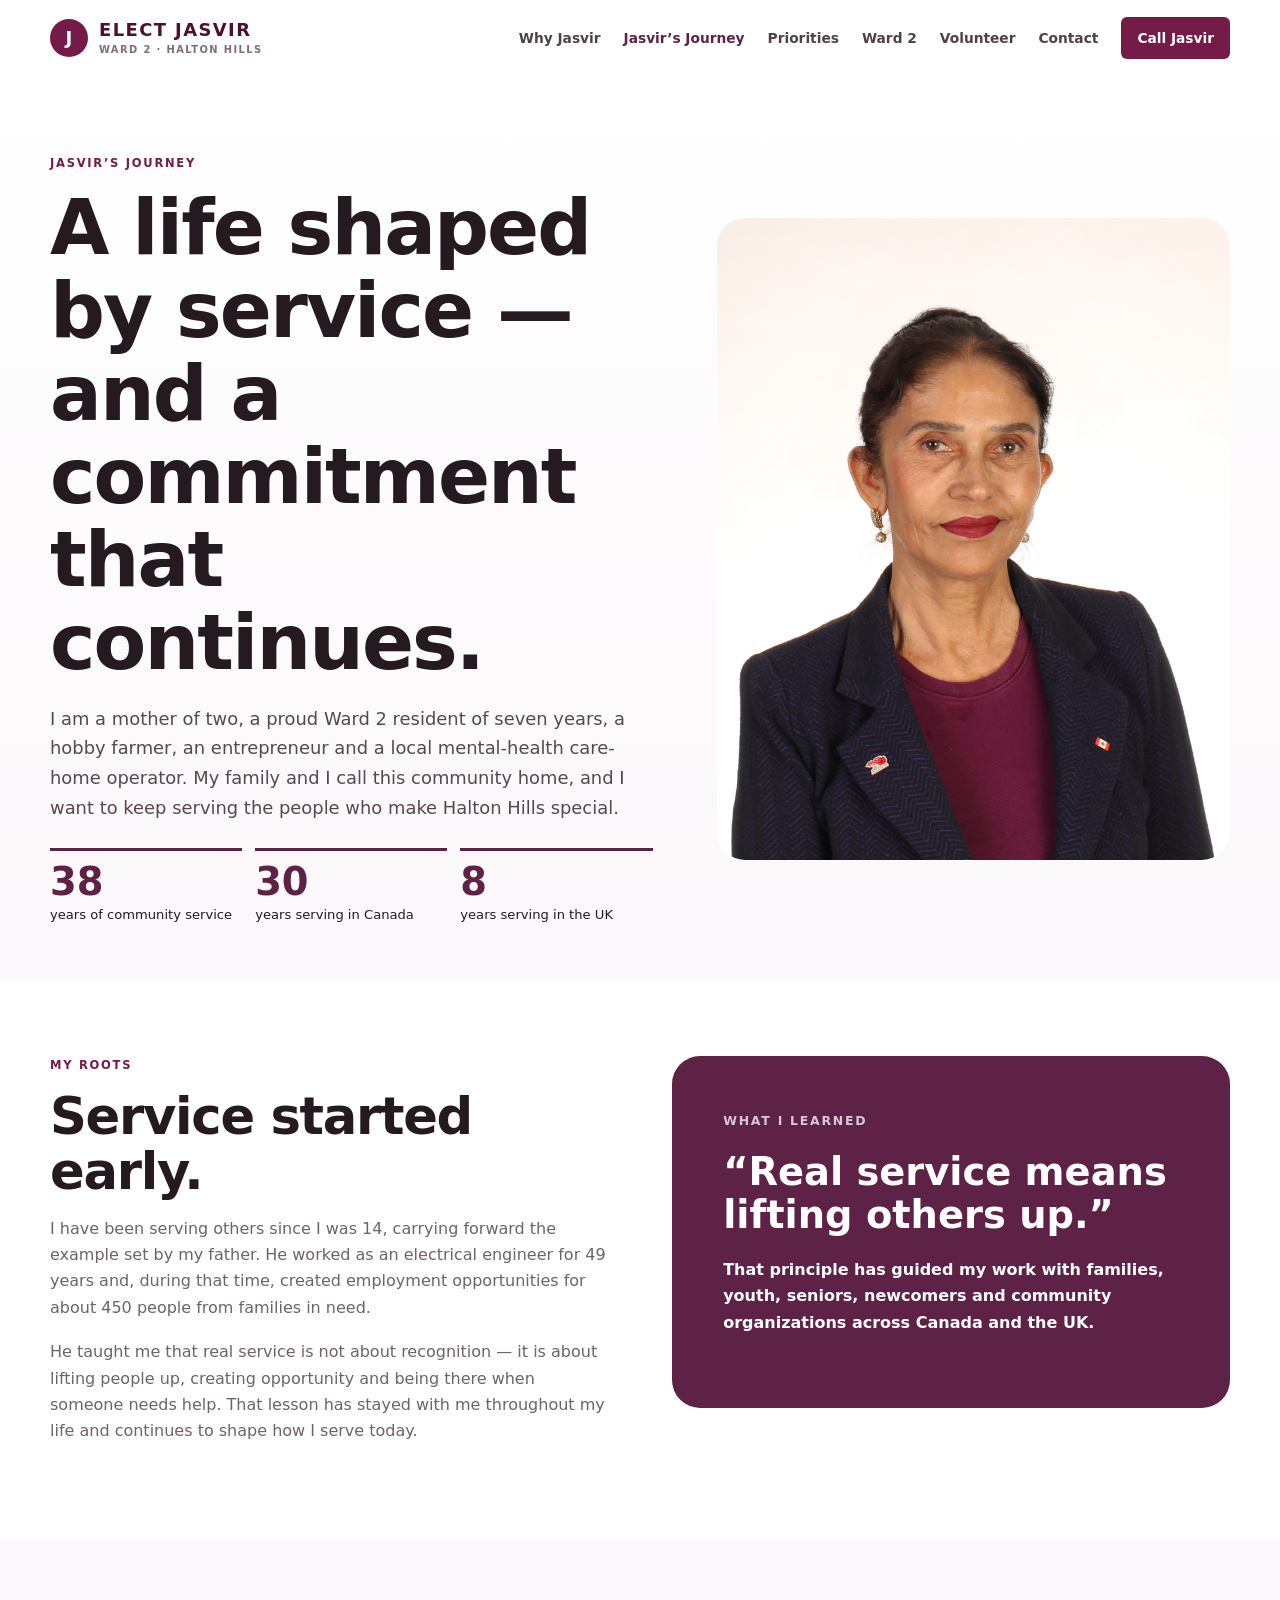
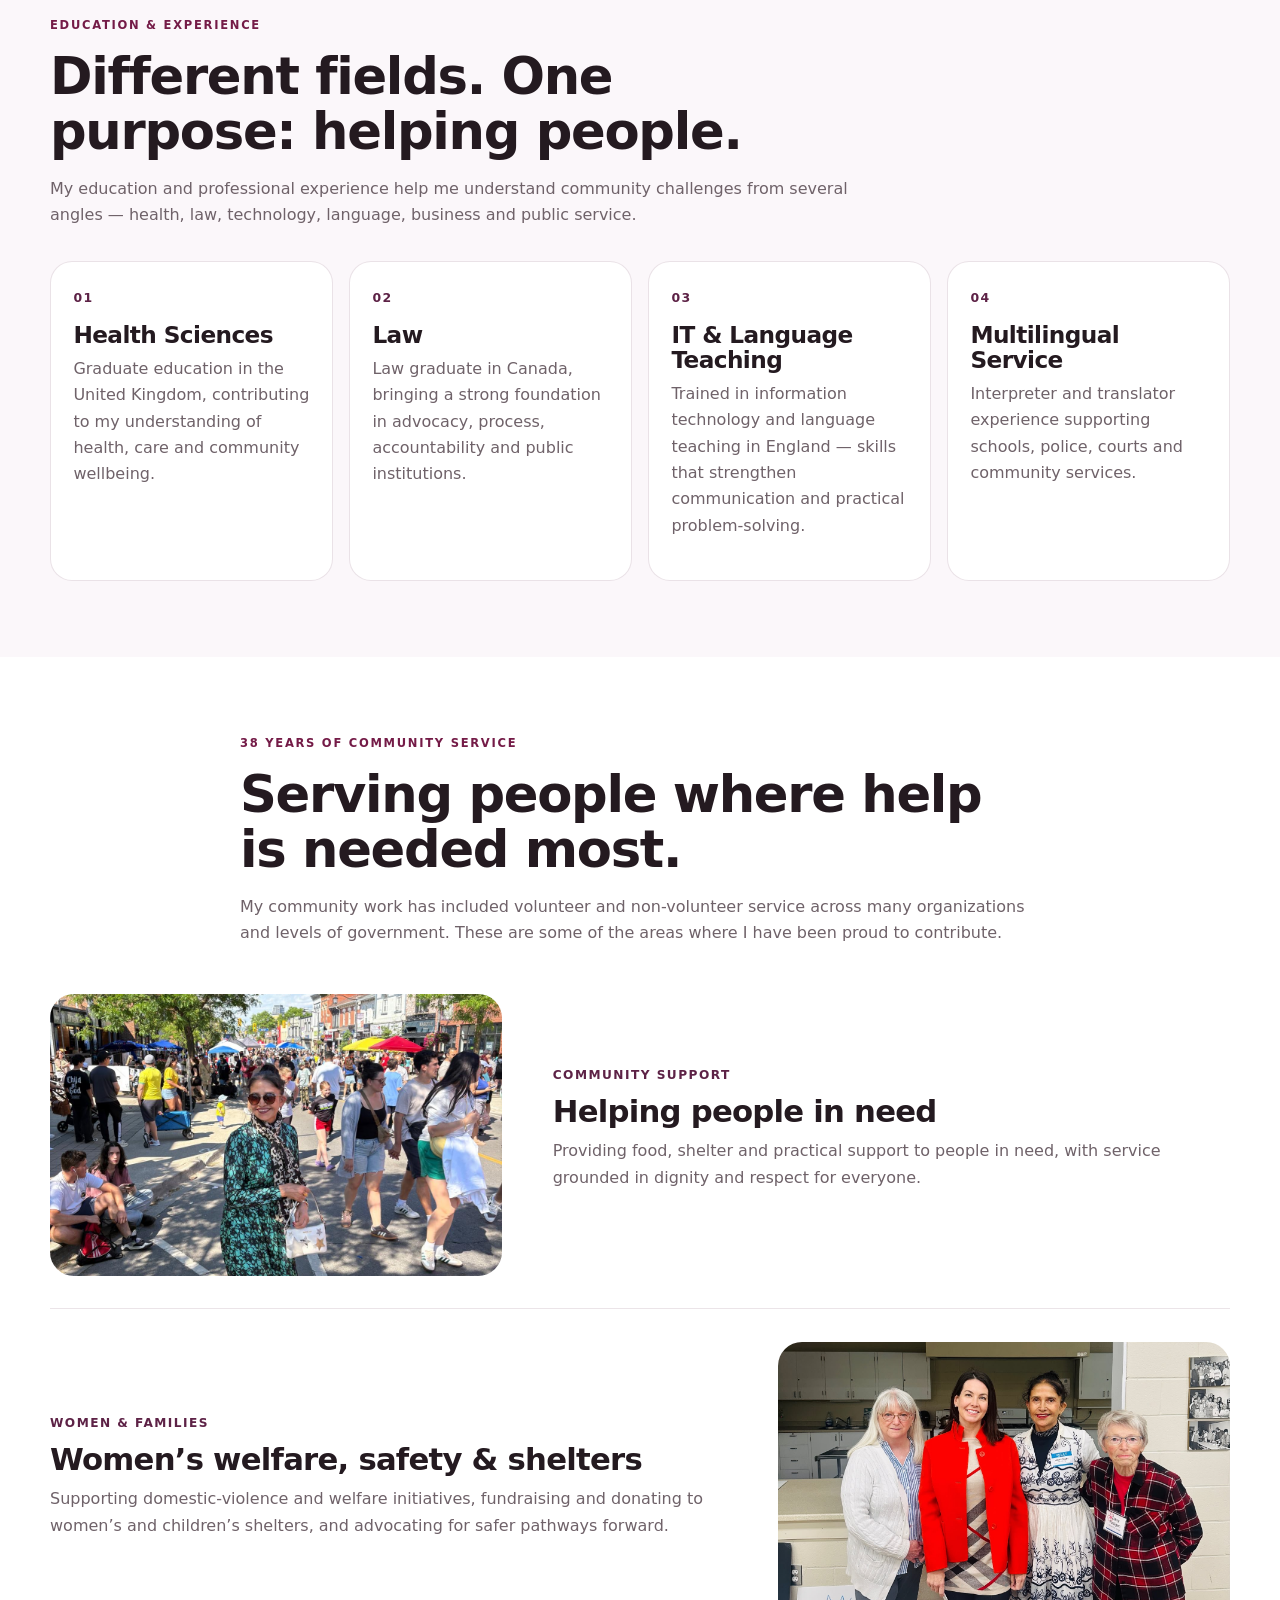
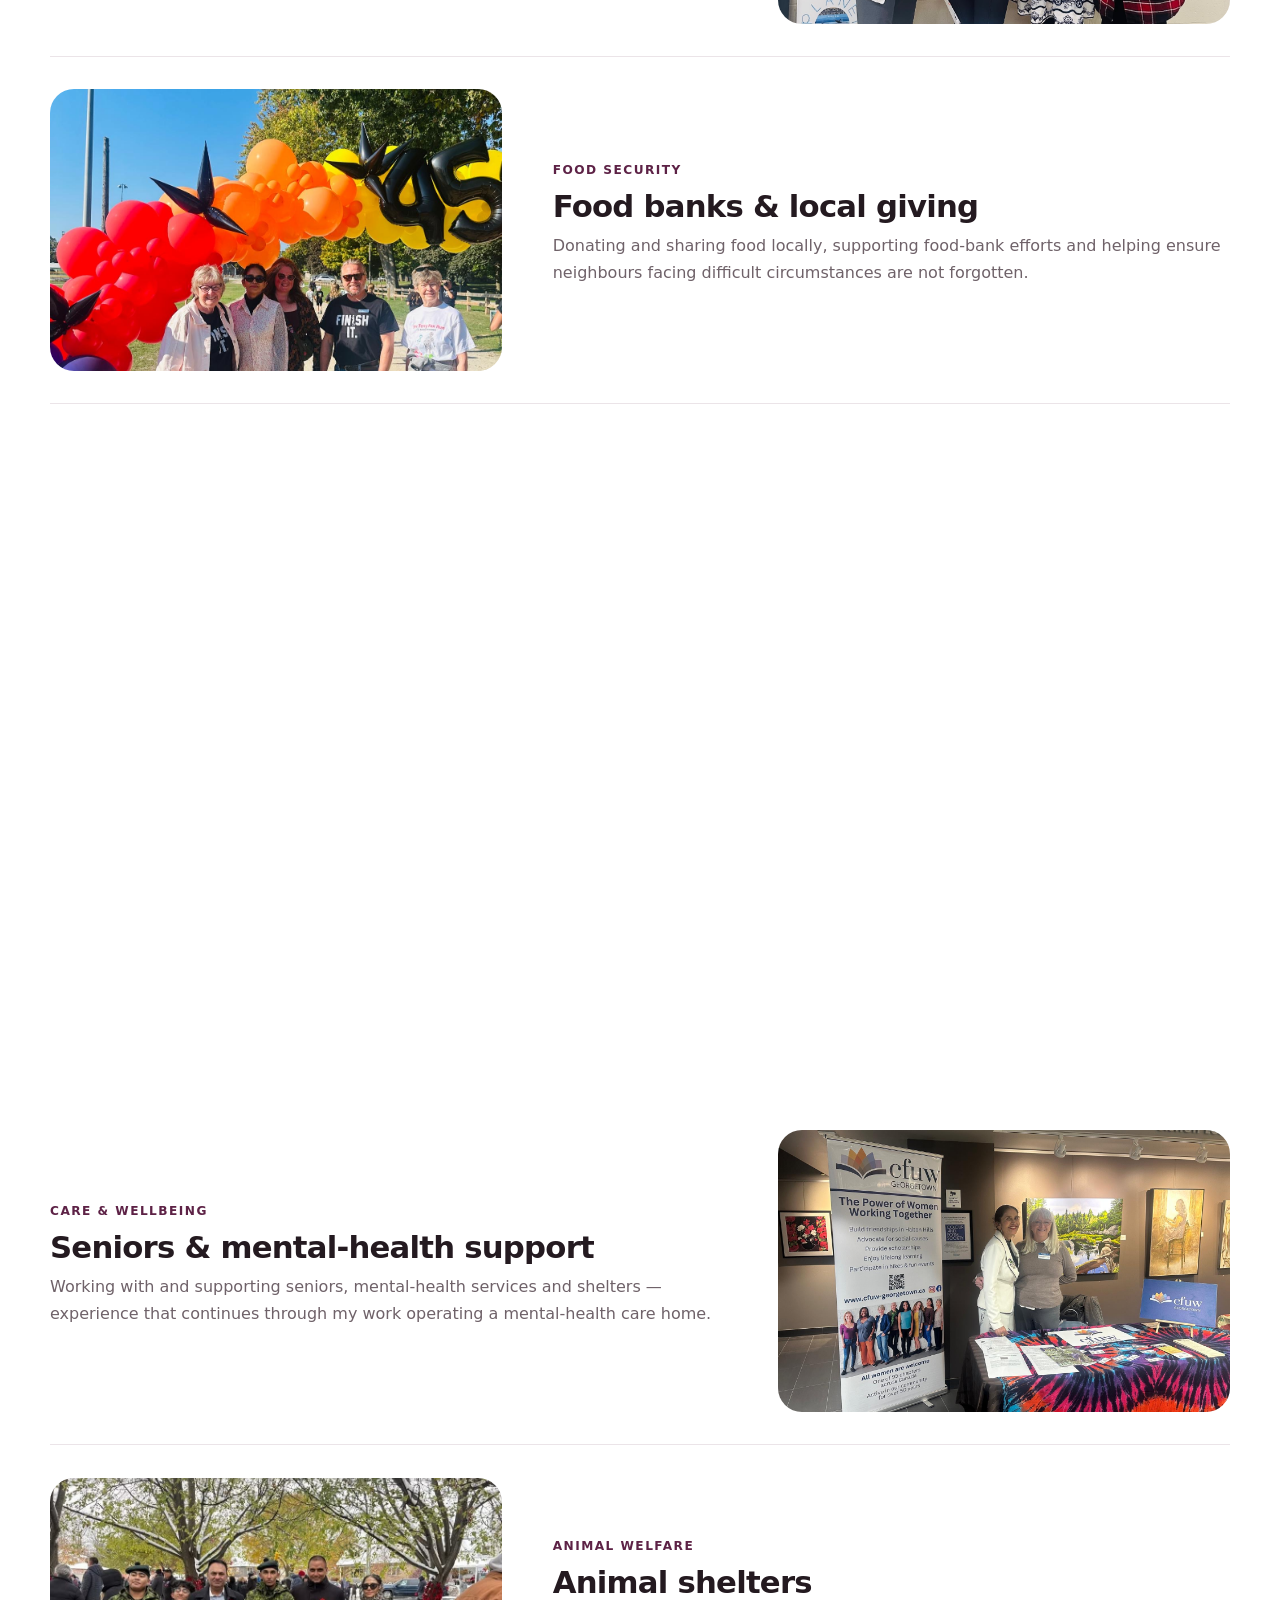
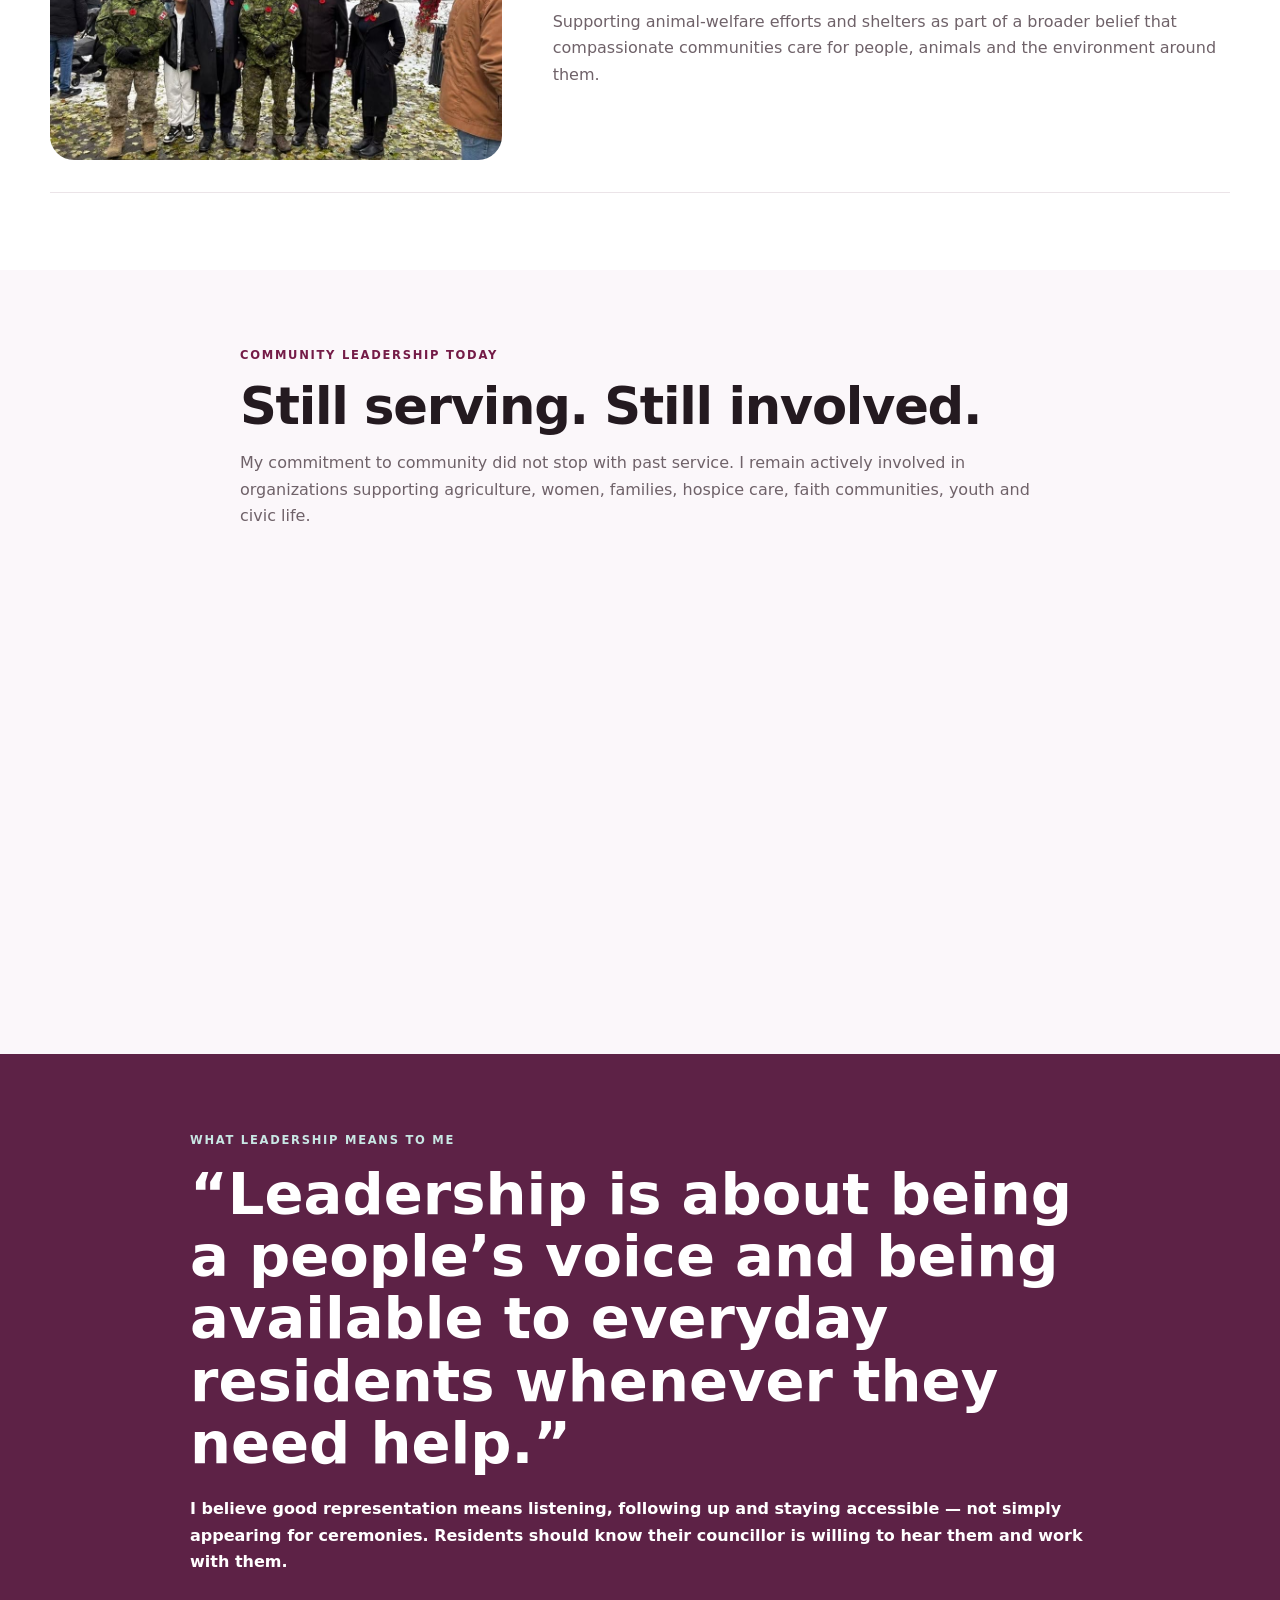
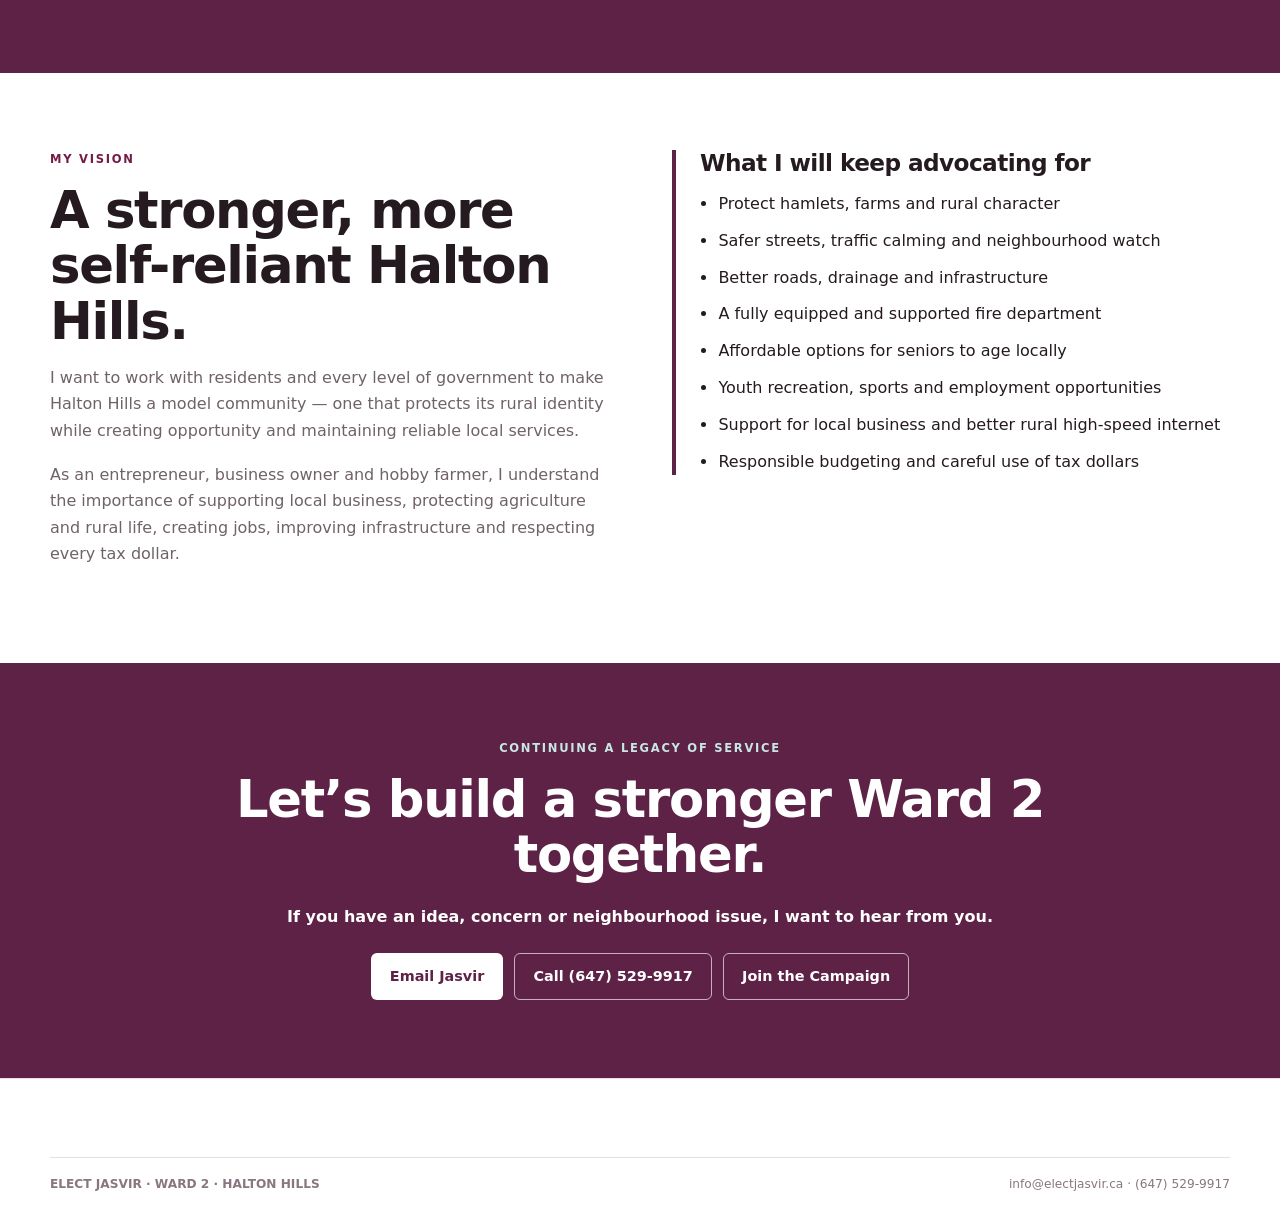
==== jasvir-journey.html @ 8efc4bcc "Add files via upload" ====
<!doctype html>
<html lang="en">
<head>
  <meta charset="utf-8">
  <meta name="viewport" content="width=device-width, initial-scale=1">
  <meta name="description" content="Jasvir’s education, leadership and 38 years of community service in Canada and the UK.">
  <title>Jasvir’s Journey | Ward 2 · Halton Hills</title>
  <link rel="stylesheet" href="assets/styles.css">
</head>
<body class="journey-page">
  <a class="skip-link" href="#main">Skip to main content</a>
  <header class="site-header" data-header>
    <div class="nav-shell">
      <a class="brand" href="index.html" aria-label="Elect Jasvir home">
        <span class="brand-mark">J</span>
        <span class="brand-copy"><strong>ELECT JASVIR</strong><small>WARD 2 · HALTON HILLS</small></span>
      </a>
      <button class="menu-button" type="button" aria-expanded="false" aria-controls="site-nav" data-menu-button>
        <span>Menu</span>
        <svg viewBox="0 0 24 24" aria-hidden="true"><path d="M4 7h16M4 12h16M4 17h16"/></svg>
      </button>
      <nav class="site-nav" id="site-nav" data-nav>
        <a href="index.html#why">Why Jasvir</a>
        <a class="active" href="jasvir-journey.html">Jasvir’s Journey</a>
        <a href="index.html#priorities">Priorities</a>
        <a href="index.html#ward-map">Ward 2</a>
        <a href="index.html#volunteer">Volunteer</a>
        <a href="index.html#connect">Contact</a>
        <a class="nav-cta" href="tel:+16475299917">Call Jasvir</a>
      </nav>
    </div>
  </header>

  <main id="main">
    <section class="journey-hero">
      <div class="container journey-hero-grid">
        <div class="journey-hero-copy reveal-on-scroll">
          <p class="section-label">JASVIR’S JOURNEY</p>
          <h1>A life shaped by service — and a commitment that continues.</h1>
          <p class="lead">I am a mother of two, a proud Ward 2 resident of seven years, a hobby farmer, an entrepreneur and a local mental-health care-home operator. My family and I call this community home, and I want to keep serving the people who make Halton Hills special.</p>
          <div class="journey-stats">
            <div><strong>38</strong><span>years of community service</span></div>
            <div><strong>30</strong><span>years serving in Canada</span></div>
            <div><strong>8</strong><span>years serving in the UK</span></div>
          </div>
        </div>
        <figure class="journey-hero-photo reveal-on-scroll">
          <img src="assets/images/1.jpg" alt="Jasvir, candidate for Halton Hills Council Ward 2">
        </figure>
      </div>
    </section>

    <section class="journey-section">
      <div class="container journey-two-col">
        <div class="journey-copy reveal-on-scroll">
          <p class="section-label">MY ROOTS</p>
          <h2>Service started early.</h2>
          <p>I have been serving others since I was 14, carrying forward the example set by my father. He worked as an electrical engineer for 49 years and, during that time, created employment opportunities for about 450 people from families in need.</p>
          <p>He taught me that real service is not about recognition — it is about lifting people up, creating opportunity and being there when someone needs help. That lesson has stayed with me throughout my life and continues to shape how I serve today.</p>
        </div>
        <div class="journey-quote reveal-on-scroll">
          <span>WHAT I LEARNED</span>
          <blockquote>“Real service means lifting others up.”</blockquote>
          <p><h4>That principle has guided my work with families, youth, seniors, newcomers and community organizations across Canada and the UK.</h4></p>
        </div>
      </div>
    </section>

    <section class="journey-section journey-soft">
      <div class="container">
        <div class="journey-heading reveal-on-scroll">
          <p class="section-label">EDUCATION & EXPERIENCE</p>
          <h2>Different fields. One purpose: helping people.</h2>
          <p>My education and professional experience help me understand community challenges from several angles — health, law, technology, language, business and public service.</p>
        </div>
        <div class="education-grid">
          <article class="education-card reveal-on-scroll"><span>01</span><h3>Health Sciences</h3><p>Graduate education in the United Kingdom, contributing to my understanding of health, care and community wellbeing.</p></article>
          <article class="education-card reveal-on-scroll"><span>02</span><h3>Law</h3><p>Law graduate in Canada, bringing a strong foundation in advocacy, process, accountability and public institutions.</p></article>
          <article class="education-card reveal-on-scroll"><span>03</span><h3>IT & Language Teaching</h3><p>Trained in information technology and language teaching in England — skills that strengthen communication and practical problem-solving.</p></article>
          <article class="education-card reveal-on-scroll"><span>04</span><h3>Multilingual Service</h3><p>Interpreter and translator experience supporting schools, police, courts and community services.</p></article>
        </div>
      </div>
    </section>

    <section class="journey-section">
      <div class="container journey-heading reveal-on-scroll">
        <p class="section-label">38 YEARS OF COMMUNITY SERVICE</p>
        <h2>Serving people where help is needed most.</h2>
        <p>My community work has included volunteer and non-volunteer service across many organizations and levels of government. These are some of the areas where I have been proud to contribute.</p>
      </div>

      <div class="container service-work-list">
        <article class="service-work reveal-on-scroll"><figure><img src="assets/images/2.jpg" alt="Community support"></figure><div><span>COMMUNITY SUPPORT</span><h3>Helping people in need</h3><p>Providing food, shelter and practical support to people in need, with service grounded in dignity and respect for everyone.</p></div></article>
        <article class="service-work reverse reveal-on-scroll"><figure><img src="assets/images/3.jpg" alt="Women's welfare and safety"></figure><div><span>WOMEN & FAMILIES</span><h3>Women’s welfare, safety & shelters</h3><p>Supporting domestic-violence and welfare initiatives, fundraising and donating to women’s and children’s shelters, and advocating for safer pathways forward.</p></div></article>
        <article class="service-work reveal-on-scroll"><figure><img src="assets/images/4.jpg" alt="Food bank service"></figure><div><span>FOOD SECURITY</span><h3>Food banks & local giving</h3><p>Donating and sharing food locally, supporting food-bank efforts and helping ensure neighbours facing difficult circumstances are not forgotten.</p></div></article>
        <article class="service-work reverse reveal-on-scroll"><figure><img src="assets/images/5.jpg" alt="Youth programs and soccer"></figure><div><span>YOUTH</span><h3>Youth programs & soccer coaching</h3><p>Supporting youth programs and coaching soccer for years, helping young people build confidence, teamwork, discipline and a stronger connection to community.</p></div></article>
        <article class="service-work reveal-on-scroll"><figure><img src="assets/images/6.jpg" alt="Hospital fundraising"></figure><div><span>HEALTHCARE</span><h3>Fundraising for hospitals</h3><p>Helping raise support for healthcare causes, including the Georgetown Hospital Foundation and other initiatives that strengthen care close to home.</p></div></article>
        <article class="service-work reverse reveal-on-scroll"><figure><img src="assets/images/7.jpg" alt="Seniors and mental health"></figure><div><span>CARE & WELLBEING</span><h3>Seniors & mental-health support</h3><p>Working with and supporting seniors, mental-health services and shelters — experience that continues through my work operating a mental-health care home.</p></div></article>
        <article class="service-work reveal-on-scroll"><figure><img src="assets/images/8.jpg" alt="Animal welfare"></figure><div><span>ANIMAL WELFARE</span><h3>Animal shelters</h3><p>Supporting animal-welfare efforts and shelters as part of a broader belief that compassionate communities care for people, animals and the environment around them.</p></div></article>
      </div>
    </section>

    <section class="journey-section journey-soft">
      <div class="container journey-heading reveal-on-scroll">
        <p class="section-label">COMMUNITY LEADERSHIP TODAY</p>
        <h2>Still serving. Still involved.</h2>
        <p>My commitment to community did not stop with past service. I remain actively involved in organizations supporting agriculture, women, families, hospice care, faith communities, youth and civic life.</p>
      </div>
      <div class="container leadership-grid">
        <article class="leadership-card reveal-on-scroll"><strong>National Farmers Union of Halton</strong><span>Board of Directors</span></article>
        <article class="leadership-card reveal-on-scroll"><strong>CFUW Georgetown</strong><span>Advocacy Chair</span></article>
        <article class="leadership-card reveal-on-scroll"><strong>Halton Hills Interfaith Community</strong><span>Board & Leadership</span></article>
        <article class="leadership-card reveal-on-scroll"><strong>North Halton Hospice</strong><span>Committee Member</span></article>
        <article class="leadership-card reveal-on-scroll"><strong>Lions Club</strong><span>Active Member</span></article>
        <article class="leadership-card reveal-on-scroll"><strong>OKD Soccer Club</strong><span>Coach since 2010 & Board involvement</span></article>
        <article class="leadership-card reveal-on-scroll"><strong>Royal Canadian Legion · Georgetown</strong><span>Member</span></article>
      </div>
    </section>

    <section class="journey-belief">
      <div class="container belief-inner reveal-on-scroll">
        <p class="section-label light">WHAT LEADERSHIP MEANS TO ME</p>
        <blockquote>“Leadership is about being a people’s voice and being available to everyday residents whenever they need help.”</blockquote>
        <p><h4>I believe good representation means listening, following up and staying accessible — not simply appearing for ceremonies. Residents should know their councillor is willing to hear them and work with them.</h4></p>
      </div>
    </section>

    <section class="journey-section">
      <div class="container journey-two-col">
        <div class="journey-copy reveal-on-scroll">
          <p class="section-label">MY VISION</p>
          <h2>A stronger, more self-reliant Halton Hills.</h2>
          <p>I want to work with residents and every level of government to make Halton Hills a model community — one that protects its rural identity while creating opportunity and maintaining reliable local services.</p>
          <p>As an entrepreneur, business owner and hobby farmer, I understand the importance of supporting local business, protecting agriculture and rural life, creating jobs, improving infrastructure and respecting every tax dollar.</p>
        </div>
        <div class="future-priorities reveal-on-scroll">
          <h3>What I will keep advocating for</h3>
          <ul>
            <li>Protect hamlets, farms and rural character</li>
            <li>Safer streets, traffic calming and neighbourhood watch</li>
            <li>Better roads, drainage and infrastructure</li>
            <li>A fully equipped and supported fire department</li>
            <li>Affordable options for seniors to age locally</li>
            <li>Youth recreation, sports and employment opportunities</li>
            <li>Support for local business and better rural high-speed internet</li>
            <li>Responsible budgeting and careful use of tax dollars</li>
          </ul>
        </div>
      </div>
    </section>

    <section class="journey-cta">
      <div class="container journey-cta-inner reveal-on-scroll">
        <p class="section-label light">CONTINUING A LEGACY OF SERVICE</p>
        <h2>Let’s build a stronger Ward 2 together.</h2>
        <p><h4>If you have an idea, concern or neighbourhood issue, I want to hear from you.</h4></p>
        <div class="journey-actions">
          <a class="button button-light" href="mailto:info@electjasvir.ca">Email Jasvir</a>
          <a class="button button-outline-light" href="tel:+16475299917">Call (647) 529-9917</a>
          <a class="button button-outline-light" href="index.html#volunteer">Join the Campaign</a>
        </div>
      </div>
    </section>
  </main>

  <footer class="site-footer">
    <div class="container footer-bottom">
      <strong>ELECT JASVIR · WARD 2 · HALTON HILLS</strong>
      <span>info@electjasvir.ca · (647) 529-9917</span>
    </div>
  </footer>
  <script src="assets/main.js"></script>
</body>
</html>
---- assets/styles.css ----
:root {
  --teal: #741B47;
  --teal-dark: #4F102F;
  --teal-soft: #F3E8EE;
  --teal-pale: #FBF7F9;
  --ink: #241A20;
  --muted: #6F6269;
  --line: #E8DDE3;
  --white: #ffffff;
  --max: 1180px;
  --shadow: 0 18px 48px rgba(116, 27, 71, .11);
}

* {
  box-sizing: border-box
}

html {
  scroll-behavior: smooth
}

body {
  margin: 0;
  background: #fff;
  color: var(--ink);
  font-family: Inter, ui-sans-serif, system-ui, -apple-system, BlinkMacSystemFont, "Segoe UI", sans-serif;
  line-height: 1.65;
  -webkit-font-smoothing: antialiased
}

img {
  display: block;
  width: 100%
}

a {
  color: inherit;
  text-decoration: none
}

button,
input,
textarea {
  font: inherit
}

.container {
  width: min(var(--max), calc(100% - 40px));
  margin-inline: auto
}

.section {
  padding: 72px 0
}

h1,
h2,
h3,
p {
  margin-top: 0
}

h1,
h2,
h3 {
  letter-spacing: -.025em;
  line-height: 1.08
}

h1 {
  font-size: clamp(3.1rem, 6vw, 6rem);
  font-weight: 780;
  margin-bottom: 24px
}

h2 {
  font-size: clamp(2.2rem, 4vw, 3.8rem);
  font-weight: 760;
  margin-bottom: 20px
}

h3 {
  font-size: 1.45rem;
  margin-bottom: 10px
}

p {
  color: var(--muted);
  margin-bottom: 18px
}

.lead {
  font-size: 1.12rem;
  color: #564850
}

.section-label,
.eyebrow {
  font-size: .72rem;
  font-weight: 800;
  letter-spacing: .15em;
  color: var(--teal);
  margin-bottom: 14px
}

.section-label.light {
  color: #c8e7e4
}

.skip-link {
  position: fixed;
  left: 16px;
  top: -50px;
  z-index: 1000;
  background: #fff;
  border: 2px solid var(--teal);
  padding: 10px 14px
}

.skip-link:focus {
  top: 16px
}

.site-header {
  position: sticky;
  top: 0;
  z-index: 100;
  background: rgba(255, 255, 255, .96);
  border-bottom: 1px solid transparent;
  transition: .2s ease
}

.site-header.is-scrolled {
  border-color: var(--line);
  box-shadow: 0 6px 20px rgba(0, 0, 0, .04)
}

.nav-shell {
  width: min(var(--max), calc(100% - 40px));
  height: 76px;
  margin: auto;
  display: flex;
  align-items: center;
  justify-content: space-between;
  gap: 24px
}

.brand {
  display: inline-flex;
  align-items: center;
  gap: 11px
}

.brand-mark {
  width: 38px;
  height: 38px;
  border-radius: 50%;
  display: grid;
  place-items: center;
  background: var(--teal);
  color: #fff;
  font-weight: 800;
  font-size: 1.15rem
}

.brand-copy {
  display: grid;
  line-height: 1.05
}

.brand-copy strong {
  color: var(--teal-dark);
  font-size: 1.12rem;
  letter-spacing: .08em
}

.brand-copy small {
  margin-top: 5px;
  font-size: .62rem;
  letter-spacing: .14em;
  color: #806D77;
  font-weight: 700
}

.site-nav {
  display: flex;
  align-items: center;
  gap: 23px
}

.site-nav a {
  font-size: .86rem;
  font-weight: 650;
  color: #4E4248
}

.site-nav a:hover {
  color: var(--teal)
}

.site-nav .nav-cta {
  padding: 10px 16px;
  border-radius: 6px;
  background: var(--teal);
  color: #fff
}

.menu-button {
  display: none;
  background: none;
  border: 0;
  color: var(--teal-dark);
  align-items: center;
  gap: 9px;
  font-weight: 700
}

.menu-button svg {
  width: 24px;
  fill: none;
  stroke: currentColor;
  stroke-width: 2
}

.hero {
  padding: 64px 0 58px;
  background: #fff;
  border-bottom: 1px solid var(--line)
}

.hero-grid {
  display: grid;
  grid-template-columns: 1.02fr .78fr;
  align-items: center;
  gap: 64px
}

.hero h1 span {
  color: var(--teal)
}

.hero-lead {
  font-size: 1.18rem;
  max-width: 720px
}

.hero-actions,
.connect-actions {
  display: flex;
  flex-wrap: wrap;
  gap: 12px;
  margin: 28px 0 30px
}

.button {
  display: inline-flex;
  align-items: center;
  justify-content: center;
  min-height: 46px;
  padding: 11px 18px;
  border-radius: 6px;
  font-weight: 760;
  font-size: .9rem;
  border: 1px solid transparent
}

.button-primary {
  background: var(--teal);
  color: #fff
}

.button-primary:hover {
  background: var(--teal-dark)
}

.button-secondary {
  background: #fff;
  color: var(--teal);
  border-color: var(--teal)
}

.button-secondary:hover {
  background: var(--teal-pale)
}

.button-light {
  background: #fff;
  color: var(--teal-dark)
}

.hero-contact {
  display: flex;
  gap: 32px;
  padding-top: 18px;
  border-top: 1px solid var(--line)
}

.hero-contact a {
  display: grid
}

.hero-contact span {
  font-size: .68rem;
  letter-spacing: .12em;
  font-weight: 800;
  color: #887780
}

.hero-contact strong {
  font-size: .95rem;
  color: var(--teal-dark)
}

.hero-photo {
  border-radius: 18px;
  overflow: hidden;
  box-shadow: var(--shadow);
  aspect-ratio: 4/5;
  background: var(--teal-soft)
}

.hero-photo img {
  height: 100%;
  object-fit: cover;
  object-position: center 16%
}

.meet {
  background: #fff
}

.meet-grid {
  display: grid;
  grid-template-columns: .8fr 1.2fr;
  gap: 56px;
  align-items: start
}

.meet-copy {
  max-width: 520px
}

.meet-photos {
  display: grid;
  grid-template-columns: 1.15fr .85fr;
  grid-template-rows: 1fr 1fr;
  gap: 12px;
  height: 510px
}

.meet-photos figure {
  margin: 0;
  overflow: hidden;
  border-radius: 14px;
  background: #F6EDF2
}

.meet-photos figure:first-child {
  grid-row: 1/3
}

.meet-photos img {
  height: 100%;
  object-fit: cover
}

.vision {
  background: var(--teal-pale);
  border-block: 1px solid var(--line)
}

.vision-grid {
  display: grid;
  grid-template-columns: .85fr 1.15fr;
  gap: 56px;
  align-items: start
}

.vision-heading h2 {
  max-width: 520px
}

.statement-grid {
  display: grid;
  gap: 14px
}

.statement-card {
  padding: 28px;
  background: #fff;
  border: 1px solid var(--line);
  border-left: 5px solid var(--teal);
  border-radius: 8px
}

.statement-card span {
  display: block;
  color: var(--teal);
  font-size: .72rem;
  font-weight: 850;
  letter-spacing: .14em;
  margin-bottom: 10px
}

.statement-card p {
  margin: 0;
  color: #5A4B53;
  font-size: 1.05rem
}

.priorities {
  background: #fff
}

.priorities-heading {
  max-width: 790px;
  text-align: center;
  margin-bottom: 38px
}

.priorities-heading h2 {
  margin-bottom: 12px
}

.priorities-heading p:last-child {
  max-width: 650px;
  margin: 0 auto
}

.priority-overview {
  display: grid;
  grid-template-columns: repeat(3, 1fr);
  border: 1px solid var(--line);
  border-radius: 10px;
  overflow: hidden;
  margin-bottom: 64px
}

.priority-overview article {
  padding: 24px;
  border-right: 1px solid var(--line);
  border-bottom: 1px solid var(--line);
  background: #fff
}

.priority-overview article:nth-child(3n) {
  border-right: 0
}

.priority-overview article:nth-child(n+4) {
  border-bottom: 0
}

.priority-overview span {
  display: inline-grid;
  place-items: center;
  width: 34px;
  height: 34px;
  border-radius: 50%;
  background: var(--teal-soft);
  color: var(--teal);
  font-weight: 800;
  font-size: .72rem;
  margin-bottom: 16px
}

.priority-overview h3 {
  font-size: 1.25rem;
  color: var(--teal-dark)
}

.priority-overview p {
  margin: 0;
  font-size: .92rem
}

.issue-list {
  display: grid;
  gap: 22px
}

.issue-row {
  display: grid;
  grid-template-columns: .84fr 1.16fr;
  min-height: 320px;
  background: var(--teal-pale);
  border: 1px solid var(--line);
  border-radius: 12px;
  overflow: hidden
}

.issue-row.reverse {
  grid-template-columns: 1.16fr .84fr
}

.issue-row.reverse .issue-photo {
  order: 2
}

.issue-row.reverse .issue-copy {
  order: 1
}

.issue-photo img {
  height: 100%;
  object-fit: cover
}

.issue-copy {
  padding: 42px 46px;
  align-self: center
}

.issue-number {
  display: block;
  color: var(--teal);
  font-size: .7rem;
  font-weight: 850;
  letter-spacing: .13em;
  margin-bottom: 12px
}

.issue-copy h3 {
  font-size: clamp(1.8rem, 3vw, 2.6rem);
  color: var(--teal-dark)
}

.issue-copy p {
  margin: 0;
  max-width: 650px;
  color: #5C4D55
}

.principles {
  padding: 42px 0;
  background: var(--teal);
  color: #fff
}

.principle-row {
  display: grid;
  grid-template-columns: repeat(3, 1fr)
}

.principle-row article {
  padding: 8px 28px;
  border-right: 1px solid rgba(255, 255, 255, .22)
}

.principle-row article:first-child {
  padding-left: 0
}

.principle-row article:last-child {
  border-right: 0
}

.principle-row strong {
  display: block;
  font-size: 1.2rem;
  margin-bottom: 5px
}

.principle-row p {
  margin: 0;
  color: rgba(255, 255, 255, .72);
  font-size: .92rem
}

.community {
  background: #fff
}

.community-grid {
  display: grid;
  grid-template-columns: .9fr 1.1fr;
  gap: 56px;
  align-items: center
}

.community-photo {
  border-radius: 14px;
  overflow: hidden;
  aspect-ratio: 4/3;
  background: var(--teal-soft)
}

.community-photo img {
  height: 100%;
  object-fit: cover
}

.community-copy h2 {
  max-width: 630px
}

.text-link {
  display: inline-flex;
  gap: 10px;
  color: var(--teal);
  font-weight: 760;
  border-bottom: 1px solid var(--teal);
  padding-bottom: 3px
}

.ward-map {
  background: var(--teal-pale);
  border-block: 1px solid var(--line)
}

.map-copy {
  max-width: 780px;
  margin-bottom: 24px
}

.map-copy .button {
  margin-top: 4px
}

.map-frame {
  background: #fff;
  border: 1px solid var(--line);
  border-radius: 10px;
  padding: 10px;
  box-shadow: 0 10px 30px rgba(116, 27, 71, .08)
}

.pdf-frame object,
.pdf-frame iframe {
  display: block;
  width: 100%;
  height: min(78vw, 940px);
  min-height: 620px;
  border: 0;
  background: #fff
}

.volunteer {
  background: var(--teal);
  color: #fff
}

.volunteer-heading {
  max-width: 760px;
  margin-bottom: 30px
}

.volunteer-heading h2 {
  color: #fff
}

.volunteer-heading>p {
  color: rgba(255, 255, 255, .76)
}

.volunteer-options {
  display: grid;
  grid-template-columns: repeat(4, 1fr);
  gap: 12px;
  margin-bottom: 28px
}

.volunteer-options article {
  padding: 22px;
  background: rgba(255, 255, 255, .08);
  border: 1px solid rgba(255, 255, 255, .18);
  border-radius: 8px
}

.volunteer-options span {
  display: block;
  font-size: .7rem;
  letter-spacing: .12em;
  color: #E8C9D7;
  font-weight: 800
}

.volunteer-options h3 {
  margin: 16px 0 8px;
  color: #fff;
  font-size: 1.25rem
}

.volunteer-options p {
  margin: 0;
  color: rgba(255, 255, 255, .72);
  font-size: .9rem
}

.volunteer-panel {
  display: grid;
  grid-template-columns: 1.25fr .75fr;
  background: #fff;
  border-radius: 10px;
  overflow: hidden
}

.volunteer-form {
  padding: 32px;
  color: var(--ink)
}

.volunteer-form h3 {
  font-size: 1.75rem
}

.volunteer-form>p:not(.section-label) {
  font-size: .92rem
}

.form-grid {
  display: grid;
  grid-template-columns: 1fr 1fr;
  gap: 14px
}

.volunteer-form label {
  display: grid;
  gap: 6px;
  font-size: .8rem;
  font-weight: 700;
  color: #5A4A53
}

.volunteer-form input,
.volunteer-form textarea {
  width: 100%;
  border: 1px solid #DDCED6;
  border-radius: 6px;
  padding: 10px 11px;
  outline: none
}

.volunteer-form input:focus,
.volunteer-form textarea:focus {
  border-color: var(--teal);
  box-shadow: 0 0 0 3px rgba(116, 27, 71, .10)
}

.volunteer-form fieldset {
  border: 0;
  padding: 0;
  margin: 18px 0
}

.volunteer-form legend {
  font-size: .8rem;
  font-weight: 750;
  margin-bottom: 9px
}

.check-grid {
  display: grid;
  grid-template-columns: repeat(3, 1fr);
  gap: 8px
}

.check-grid label {
  display: flex;
  align-items: center;
  gap: 7px;
  font-weight: 600
}

.check-grid input {
  width: auto
}

.volunteer-form>.button {
  margin-top: 12px;
  border: 0;
  cursor: pointer
}

.volunteer-qr {
  padding: 34px;
  background: var(--teal-dark);
  display: flex;
  flex-direction: column;
  justify-content: center
}

.qr-card {
  width: min(210px, 100%);
  background: #fff;
  border-radius: 8px;
  padding: 10px;
  margin-bottom: 20px
}

.volunteer-qr h3 {
  color: #fff;
  font-size: 1.8rem
}

.volunteer-qr .button {
  align-self: flex-start;
  margin-top: 8px
}

.connect {
  background: #fff
}

.connect-inner {
  text-align: center;
  max-width: 760px
}

.connect-inner h2 {
  margin-bottom: 14px
}

.connect-inner>p:not(.section-label) {
  max-width: 650px;
  margin-inline: auto
}

.connect-actions {
  justify-content: center;
  margin-bottom: 0
}

.site-footer {
  padding: 46px 0 20px;
  border-top: 1px solid var(--line);
  background: #fff
}

.footer-grid {
  display: grid;
  grid-template-columns: 1.25fr .75fr 1fr;
  gap: 36px
}

.footer-grid>div>p {
  font-size: .9rem;
  margin: 15px 0 0
}

.footer-grid nav,
.footer-contact {
  display: grid;
  align-content: start;
  gap: 9px
}

.footer-grid nav a,
.footer-contact a,
.footer-contact span {
  font-size: .86rem;
  color: #5e6d6a
}

.footer-bottom {
  margin-top: 32px;
  padding-top: 16px;
  border-top: 1px solid var(--line);
  display: flex;
  justify-content: space-between;
  font-size: .76rem;
  color: #887780
}

@media(max-width:980px) {
  .site-nav {
    position: absolute;
    top: 76px;
    left: 0;
    right: 0;
    display: none;
    flex-direction: column;
    align-items: stretch;
    padding: 16px 20px 22px;
    background: #fff;
    border-bottom: 1px solid var(--line);
    box-shadow: 0 12px 30px rgba(0, 0, 0, .07)
  }

  .site-nav.is-open {
    display: flex
  }

  .site-nav a {
    padding: 7px 2px
  }

  .menu-button {
    display: flex
  }

  .hero-grid,
  .meet-grid,
  .vision-grid,
  .community-grid {
    grid-template-columns: 1fr;
    gap: 34px
  }

  .hero-copy {
    order: 1
  }

  .hero-photo {
    order: 2;
    max-width: 620px;
    width: 100%;
    margin: auto
  }

  .meet-copy {
    max-width: 760px
  }

  .meet-photos {
    height: 460px
  }

  .vision-grid {
    gap: 28px
  }

  .vision-heading h2 {
    max-width: 760px
  }

  .priority-overview {
    grid-template-columns: repeat(2, 1fr)
  }

  .priority-overview article {
    border-right: 1px solid var(--line) !important;
    border-bottom: 1px solid var(--line) !important
  }

  .priority-overview article:nth-child(2n) {
    border-right: 0 !important
  }

  .priority-overview article:nth-child(n+5) {
    border-bottom: 0 !important
  }

  .issue-row,
  .issue-row.reverse {
    grid-template-columns: 1fr 1fr
  }

  .principle-row {
    grid-template-columns: 1fr 1fr 1fr
  }

  .volunteer-options {
    grid-template-columns: repeat(2, 1fr)
  }

  .volunteer-panel {
    grid-template-columns: 1fr
  }

  .volunteer-qr {
    align-items: center;
    text-align: center
  }

  .volunteer-qr .button {
    align-self: center
  }

  .footer-grid {
    grid-template-columns: 1fr 1fr
  }

  .footer-grid>div:first-child {
    grid-column: 1/-1
  }
}

@media(max-width:680px) {

  .container,
  .nav-shell {
    width: min(100% - 28px, var(--max))
  }

  .section {
    padding: 52px 0
  }

  .nav-shell {
    height: 68px
  }

  .site-nav {
    top: 68px
  }

  h1 {
    font-size: clamp(2.15rem, 10vw, 3.15rem)
  }

  h2 {
    font-size: clamp(1.9rem, 8vw, 2.7rem)
  }

  .hero {
    padding: 34px 0 44px
  }

  .hero-grid {
    gap: 24px
  }

  .hero-copy {
    display: contents
  }

  .eyebrow {
    order: 1;
    margin-bottom: 0
  }

  .hero-copy h1 {
    order: 2;
    margin-bottom: 0;
    font-size: 2.25rem
  }

  .hero-photo {
    order: 3;
    aspect-ratio: 4/5;
    border-radius: 12px
  }

  .hero-lead {
    order: 4;
    font-size: 1rem;
    margin-bottom: 0
  }

  .hero-actions {
    order: 6;
    display: grid;
    margin: 8px 0 0
  }

  .hero-contact {
    order: 5;
    display: grid;
    gap: 12px;
    padding-top: 14px
  }

  .button {
    width: 100%
  }

  .meet-grid {
    gap: 26px
  }

  .meet-photos {
    height: auto;
    display: grid;
    grid-template-columns: 1fr;
    grid-template-rows: none;
    gap: 10px
  }

  .meet-photos figure,
  .meet-photos figure:first-child {
    grid-row: auto;
    aspect-ratio: 16/11;
    border-radius: 18px
  }

  .meet-photos img {
    height: 100%;
    object-fit: cover
  }

  .vision {
    padding-block: 46px
  }

  .statement-card {
    padding: 22px
  }

  .priority-overview {
    grid-template-columns: 1fr;
    margin-bottom: 38px
  }

  .priority-overview article,
  .priority-overview article:nth-child(n) {
    border-right: 0 !important;
    border-bottom: 1px solid var(--line) !important
  }

  .priority-overview article:last-child {
    border-bottom: 0 !important
  }

  .issue-list {
    gap: 14px
  }

  .issue-row,
  .issue-row.reverse {
    grid-template-columns: 1fr;
    min-height: 0
  }

  .issue-row.reverse .issue-photo,
  .issue-row.reverse .issue-copy {
    order: initial
  }

  .issue-photo {
    aspect-ratio: 16/10
  }

  .issue-copy {
    padding: 24px
  }

  .issue-copy h3 {
    font-size: 1.85rem
  }

  .principles {
    padding: 28px 0
  }

  .principle-row {
    grid-template-columns: 1fr
  }

  .principle-row article,
  .principle-row article:first-child {
    padding: 14px 0;
    border-right: 0;
    border-bottom: 1px solid rgba(255, 255, 255, .2)
  }

  .principle-row article:last-child {
    border-bottom: 0
  }

  .community-grid {
    gap: 24px
  }

  .pdf-frame object,
  .pdf-frame iframe {
    height: 72vh;
    min-height: 520px
  }

  .map-frame {
    padding: 5px
  }

  .volunteer {
    padding-block: 50px
  }

  .volunteer-options {
    grid-template-columns: 1fr
  }

  .volunteer-panel {
    border-radius: 8px
  }

  .volunteer-form {
    padding: 22px 18px
  }

  .form-grid,
  .check-grid {
    grid-template-columns: 1fr
  }

  .volunteer-qr {
    padding: 26px 20px
  }

  .footer-grid {
    grid-template-columns: 1fr
  }

  .footer-grid>div:first-child {
    grid-column: auto
  }

  .footer-bottom {
    display: grid;
    gap: 5px
  }
}


/* Scroll reveal — subtle, fast and performance-friendly on desktop and mobile */
.reveal-on-scroll {
    opacity: 0;
    transform: translateY(18px);
    transition: opacity 420ms ease-out, transform 420ms ease-out;
    will-change: opacity, transform;
  }

  .reveal-on-scroll.is-visible {
    opacity: 1;
    transform: translateY(0);
  }

  .reveal-on-scroll.reveal-delay-1 {
    transition-delay: 55ms;
  }

  .reveal-on-scroll.reveal-delay-2 {
    transition-delay: 110ms;
  }

@media (prefers-reduced-motion: reduce) {
  .reveal-on-scroll {
    opacity: 1 !important;
    transform: none !important;
    transition: none !important;
  }
}


/* Candidate name directly below hero portrait */
.hero-visual {
  min-width: 0
}

.hero-candidate-name {
  margin-top: 34px;
  color: var(--teal);
  font-size: clamp(3rem, 5.5vw, 5.75rem);
  font-weight: 900;
  line-height: .88;
  letter-spacing: -.055em;
  text-transform: uppercase;
}

@media(max-width:980px) {
  .hero-visual {
    order: 2;
    max-width: 620px;
    width: 100%;
    margin: auto
  }
}

@media(max-width:640px) {
  .hero-visual {
    order: 3;
    max-width: none;
    margin: 0
  }

  .hero-candidate-name {
    margin-top: 10px;
    font-size: clamp(3rem, 15vw, 4.6rem);
    line-height: .9
  }
}


/* v11: definitive centering for the actual candidate-name element */
.hero-visual .hero-candidate-name {
  display: block !important;
  width: 100% !important;
  margin-left: auto !important;
  margin-right: auto !important;
  text-align: center !important;
  justify-self: center !important;
  align-self: center !important;
}

@media (max-width: 640px) {
  .hero-visual .hero-candidate-name {
    width: 100% !important;
    text-align: center !important;
    margin-left: auto !important;
    margin-right: auto !important;
  }
}

/* v12 bio + refreshed commitments */
.bio-chips {
  display: flex;
  flex-wrap: wrap;
  gap: .55rem;
  margin-top: 1rem
}

.bio-chips span {
  border: 1px solid rgba(93, 34, 70, .18);
  background: #fff;
  padding: .48rem .72rem;
  border-radius: 999px;
  font-size: .84rem;
  font-weight: 700;
  color: var(--plum, #5d2246)
}

.service-strip {
  background: var(--plum, #5d2246);
  color: #fff;
  padding: 1.35rem 0
}

.service-strip-grid {
  display: grid;
  grid-template-columns: repeat(4, 1fr);
  gap: 1rem
}

.service-strip-grid div {
  display: flex;
  flex-direction: column;
  gap: .15rem
}

.service-strip-grid strong {
  font-size: 1.05rem
}

.service-strip-grid span {
  font-size: .82rem;
  opacity: .8
}

@media(max-width:760px) {
  .service-strip-grid {
    grid-template-columns: 1fr 1fr
  }

  .bio-chips {
    gap: .4rem
  }

  .bio-chips span {
    font-size: .76rem
  }
}

/* v13: five-photo Meet Jasvir collage */
.meet-photos {
  display: grid;
  grid-template-columns: repeat(2, minmax(0, 1fr));
  grid-template-rows: repeat(3, 180px);
  gap: 12px;
}

.meet-photos figure {
  margin: 0;
  overflow: hidden;
  border-radius: 22px;
  min-width: 0;
}

.meet-photos figure:nth-child(1) {
  grid-row: span 2;
}

.meet-photos figure:nth-child(4),
.meet-photos figure:nth-child(5) {
  grid-row: auto;
}

.meet-photos img {
  width: 100%;
  height: 100%;
  object-fit: cover;
  display: block;
}

@media (max-width: 760px) {
  .meet-photos {
    display: flex;
    flex-direction: column;
    gap: 12px;
  }

  .meet-photos figure {
    width: 100%;
    height: auto;
    aspect-ratio: 4 / 3;
    border-radius: 26px;
  }

  .meet-photos figure:nth-child(1),
  .meet-photos figure:nth-child(4),
  .meet-photos figure:nth-child(5) {
    grid-row: auto;
    grid-column: auto;
  }
}


/* v14: Meet Jasvir equal-height collage + clean mobile order */
.meet-grid {
  align-items: stretch !important;
}

.meet-copy {
  display: flex;
  flex-direction: column;
  min-height: 100%;
}

.meet-photos {
  height: 100% !important;
  min-height: 100% !important;
  align-self: stretch !important;
  display: grid !important;
  grid-template-columns: repeat(2, minmax(0, 1fr)) !important;
  grid-template-rows: repeat(3, minmax(0, 1fr)) !important;
  gap: 12px !important;
}

.meet-photos figure {
  margin: 0 !important;
  min-height: 0 !important;
  overflow: hidden !important;
  border-radius: 22px !important;
}

.meet-photos figure:nth-child(1) {
  grid-row: span 2 !important;
}

.meet-photos figure:nth-child(4),
.meet-photos figure:nth-child(5) {
  grid-row: auto !important;
}

.meet-photos img {
  width: 100% !important;
  height: 100% !important;
  object-fit: cover !important;
  display: block !important;
}

/* Desktop/tablet: let both columns naturally match the taller content column */
@media (min-width: 761px) {
  .meet-grid {
    grid-template-columns: minmax(0, 1fr) minmax(0, 1fr) !important;
  }

  .meet-photos {
    min-height: 560px !important;
  }
}

/* Mobile: text first, then all five photos vertically */
@media (max-width: 760px) {
  .meet-grid {
    display: flex !important;
    flex-direction: column !important;
  }

  .meet-copy {
    order: 1 !important;
  }

  .meet-photos {
    order: 2 !important;
    display: flex !important;
    flex-direction: column !important;
    height: auto !important;
    min-height: 0 !important;
    gap: 12px !important;
  }

  .meet-photos figure {
    width: 100% !important;
    height: auto !important;
    aspect-ratio: 4 / 3 !important;
    grid-row: auto !important;
    grid-column: auto !important;
  }
}
/* Balanced Meet Jasvir mosaic */
@media (min-width:761px){
 .meet-grid{align-items:stretch!important;grid-template-columns:minmax(0,1.04fr) minmax(0,.96fr)!important}
 .meet-photos{height:100%!important;min-height:0!important;align-self:stretch!important;display:grid!important;grid-template-columns:1.12fr .88fr!important;grid-template-rows:repeat(3,minmax(0,1fr))!important;gap:12px!important}
 .meet-photos figure{margin:0!important;min-height:0!important;overflow:hidden!important;border-radius:24px!important;grid-column:auto!important;grid-row:auto!important}
 .meet-photos figure:nth-child(1){grid-column:1!important;grid-row:1 / span 2!important}
 .meet-photos figure:nth-child(2){grid-column:2!important;grid-row:1!important}
 .meet-photos figure:nth-child(3){grid-column:2!important;grid-row:2!important}
 .meet-photos figure:nth-child(4){grid-column:1!important;grid-row:3!important}
 .meet-photos figure:nth-child(5){grid-column:2!important;grid-row:3!important}
 .meet-photos img{width:100%!important;height:100%!important;object-fit:cover!important;display:block!important}
}
@media(max-width:760px){
 .meet-grid{display:flex!important;flex-direction:column!important}
 .meet-copy{order:1!important}
 .meet-photos{order:2!important;display:grid!important;grid-template-columns:1fr 1fr!important;height:auto!important;min-height:0!important;gap:10px!important}
 .meet-photos figure{margin:0!important;height:auto!important;aspect-ratio:1/1!important;grid-column:auto!important;grid-row:auto!important;border-radius:22px!important}
 .meet-photos figure:first-child{grid-column:1/-1!important;aspect-ratio:4/3!important}
 .meet-photos img{width:100%!important;height:100%!important;object-fit:cover!important}
}

/* v11: balance issue sections by reducing desktop photo dominance */
@media (min-width: 761px) {
  .issue-row {
    grid-template-columns: 0.82fr 1.18fr !important;
    gap: 3rem !important;
    align-items: center !important;
  }

  .issue-row.reverse {
    grid-template-columns: 1.18fr 0.82fr !important;
  }

  .issue-photo {
    width: 100% !important;
    max-width: 440px !important;
    justify-self: center !important;
  }

  .issue-photo img {
    width: 100% !important;
    height: auto !important;
    aspect-ratio: 4 / 3 !important;
    object-fit: cover !important;
    display: block !important;
  }
}

/* v13 mobile refinement: keep the five Meet Jasvir photos as one cohesive mosaic */
@media (max-width: 760px) {
  .meet-photos {
    display: grid !important;
    grid-template-columns: repeat(2, minmax(0, 1fr)) !important;
    grid-auto-flow: row !important;
    gap: 8px !important;
    row-gap: 8px !important;
    column-gap: 8px !important;
    margin-top: 1rem !important;
    padding: 0 !important;
  }

  .meet-photos figure {
    margin: 0 !important;
    padding: 0 !important;
  }

  .meet-photos figure:first-child {
    grid-column: 1 / -1 !important;
    margin-bottom: 0 !important;
  }

  /* Do not let staggered reveal delays make the photo group feel separated */
  .meet-photos figure.reveal-delay-1,
  .meet-photos figure.reveal-delay-2 {
    transition-delay: 0ms !important;
  }
}


/* FINAL mobile Meet Jasvir mosaic correction:
   explicit placement prevents an empty implicit row/gap after 16.jpg */
@media (max-width: 760px) {
  .meet-photos {
    display: grid !important;
    grid-template-columns: repeat(2, minmax(0, 1fr)) !important;
    grid-template-rows: auto auto auto !important;
    grid-auto-rows: auto !important;
    align-items: stretch !important;
    align-content: start !important;
    gap: 8px !important;
    margin: 12px 0 0 !important;
    padding: 0 !important;
    height: auto !important;
    min-height: 0 !important;
  }

  .meet-photos figure,
  .meet-photos figure:nth-child(1),
  .meet-photos figure:nth-child(2),
  .meet-photos figure:nth-child(3),
  .meet-photos figure:nth-child(4),
  .meet-photos figure:nth-child(5) {
    position: relative !important;
    margin: 0 !important;
    padding: 0 !important;
    min-height: 0 !important;
    height: auto !important;
    grid-row: auto !important;
    transform-origin: center !important;
  }

  /* 16.jpg: full-width first row */
  .meet-photos figure:nth-child(1) {
    grid-column: 1 / -1 !important;
    grid-row: 1 !important;
    aspect-ratio: 16 / 10 !important;
  }

  /* Remaining four: immediately beneath in a tight 2x2 */
  .meet-photos figure:nth-child(2) {
    grid-column: 1 !important;
    grid-row: 2 !important;
    aspect-ratio: 1 / 1 !important;
  }
  .meet-photos figure:nth-child(3) {
    grid-column: 2 !important;
    grid-row: 2 !important;
    aspect-ratio: 1 / 1 !important;
  }
  .meet-photos figure:nth-child(4) {
    grid-column: 1 !important;
    grid-row: 3 !important;
    aspect-ratio: 1 / 1 !important;
  }
  .meet-photos figure:nth-child(5) {
    grid-column: 2 !important;
    grid-row: 3 !important;
    aspect-ratio: 1 / 1 !important;
  }

  .meet-photos figure img {
    position: absolute !important;
    inset: 0 !important;
    width: 100% !important;
    height: 100% !important;
    object-fit: cover !important;
    display: block !important;
  }

  /* Reveal each image without layout-affecting stagger */
  .meet-photos figure.reveal-on-scroll {
    margin: 0 !important;
    transition-delay: 0ms !important;
  }
}

/* Jasvir's Journey */
.site-nav a.active{color:var(--plum,#5d2246);font-weight:800}
.journey-hero{padding:clamp(3rem,6vw,5.5rem) 0 3.5rem;background:linear-gradient(180deg,#fff 0%,#fbf7fa 100%)}
.journey-hero-grid{display:grid;grid-template-columns:minmax(0,1.08fr) minmax(320px,.92fr);gap:clamp(2rem,5vw,5rem);align-items:center}
.journey-hero-copy h1{max-width:760px;margin:.5rem 0 1.2rem}
.journey-hero-photo{margin:0;overflow:hidden;border-radius:30px;aspect-ratio:4/5}
.journey-hero-photo img{width:100%;height:100%;object-fit:cover;display:block}
.journey-stats{display:grid;grid-template-columns:repeat(3,1fr);gap:.8rem;margin-top:1.6rem}
.journey-stats div{border-top:3px solid var(--plum,#5d2246);padding-top:.75rem}
.journey-stats strong{display:block;font-size:clamp(1.8rem,3vw,2.6rem);color:var(--plum,#5d2246);line-height:1}
.journey-stats span{display:block;margin-top:.3rem;font-size:.82rem;line-height:1.35}
.journey-section{padding:clamp(3rem,6vw,5rem) 0}
.journey-soft{background:#fbf7fa}
.journey-two-col{display:grid;grid-template-columns:1fr 1fr;gap:clamp(2rem,5vw,5rem);align-items:start}
.journey-copy h2,.journey-heading h2{margin:.4rem 0 1rem}
.journey-copy p+p{margin-top:1rem}
.journey-heading{max-width:800px;margin-bottom:2rem}
.journey-quote{background:var(--plum,#5d2246);color:#fff;padding:clamp(1.8rem,4vw,3.2rem);border-radius:28px}
.journey-quote span{font-size:.78rem;letter-spacing:.14em;font-weight:800;opacity:.75}
.journey-quote blockquote{margin:1rem 0;font-size:clamp(1.7rem,3vw,2.5rem);line-height:1.12;font-weight:800}
.education-grid{display:grid;grid-template-columns:repeat(4,1fr);gap:1rem}
.education-card{border:1px solid rgba(93,34,70,.13);border-radius:22px;padding:1.4rem;background:#fff}
.education-card>span{color:var(--plum,#5d2246);font-weight:900;font-size:.78rem;letter-spacing:.12em}
.education-card h3{margin:.7rem 0 .55rem}
.service-work-list{display:grid;gap:1rem}
.service-work{display:grid;grid-template-columns:minmax(260px,.8fr) minmax(0,1.2fr);gap:clamp(1.5rem,4vw,3.5rem);align-items:center;padding:1rem 0 2rem;border-bottom:1px solid rgba(93,34,70,.12)}
.service-work.reverse{grid-template-columns:minmax(0,1.2fr) minmax(260px,.8fr)}
.service-work.reverse figure{order:2}.service-work.reverse>div{order:1}
.service-work figure{margin:0;border-radius:24px;overflow:hidden;aspect-ratio:16/10;max-width:520px}
.service-work figure img{width:100%;height:100%;object-fit:cover;display:block}
.service-work span{color:var(--plum,#5d2246);font-weight:900;font-size:.76rem;letter-spacing:.12em}
.service-work h3{margin:.45rem 0 .65rem;font-size:clamp(1.5rem,2.4vw,2.15rem)}
.leadership-grid{display:grid;grid-template-columns:repeat(3,1fr);gap:.8rem}
.leadership-card{min-height:130px;border:1px solid rgba(93,34,70,.13);background:#fff;border-radius:20px;padding:1.2rem;display:flex;flex-direction:column;justify-content:space-between}
.leadership-card span{color:var(--plum,#5d2246);font-weight:700;font-size:.82rem;margin-top:.6rem}
.journey-belief{background:var(--plum,#5d2246);color:#fff;padding:clamp(3rem,6vw,5rem) 0}
.belief-inner{max-width:900px}
.belief-inner blockquote{margin:.8rem 0 1.2rem;font-size:clamp(2rem,4.5vw,3.7rem);line-height:1.08;font-weight:850}
.belief-inner p:last-child{max-width:740px;opacity:.88}
.future-priorities{border-left:4px solid var(--plum,#5d2246);padding-left:1.5rem}
.future-priorities ul{margin:1rem 0 0;padding-left:1.15rem;display:grid;gap:.65rem}
.journey-cta{padding:clamp(3rem,6vw,5rem) 0;background:var(--plum,#5d2246);color:#fff}
.journey-cta-inner{text-align:center;max-width:850px}
.journey-cta-inner h2{color:#fff;margin:.5rem 0 .7rem}
.journey-actions{display:flex;justify-content:center;flex-wrap:wrap;gap:.7rem;margin-top:1.4rem}
.button-light{background:#fff;color:var(--plum,#5d2246)}
.button-outline-light{border:1px solid rgba(255,255,255,.65);color:#fff}
@media(max-width:900px){
 .journey-hero-grid,.journey-two-col{grid-template-columns:1fr}
 .journey-hero-photo{max-width:560px;aspect-ratio:4/3}
 .education-grid{grid-template-columns:1fr 1fr}
 .leadership-grid{grid-template-columns:1fr 1fr}
}
@media(max-width:680px){
 .journey-hero{padding:2rem 0 2.5rem}
 .journey-hero-photo{order:-1;border-radius:24px;aspect-ratio:4/3}
 .journey-stats{gap:.45rem}
 .journey-stats strong{font-size:1.65rem}
 .journey-stats span{font-size:.7rem}
 .journey-section{padding:2.5rem 0}
 .education-grid,.leadership-grid{grid-template-columns:1fr}
 .service-work,.service-work.reverse{grid-template-columns:1fr;gap:1rem;padding-bottom:1.6rem}
 .service-work.reverse figure,.service-work.reverse>div{order:initial}
 .service-work figure{width:100%;max-width:none;aspect-ratio:16/10}
 .journey-quote{padding:1.5rem;border-radius:22px}
 .belief-inner blockquote{font-size:2rem}
}

/* v15 final: truly equal mobile spacing around candidate name.
   The lower gap was being compounded by the hero layout gap + paragraph margin. */
@media (max-width: 760px) {
  .hero-grid,
  .hero-inner {
    row-gap: 0 !important;
  }

  .hero-visual {
    margin: 0 !important;
    padding: 0 !important;
  }

  .hero-candidate-name {
    display: block !important;
    width: 100% !important;
    margin: 12px 0 0 !important;   /* photo -> name */
    padding: 0 !important;
    line-height: 1 !important;
    text-align: center !important;
  }

  .hero-copy {
    margin: 12px 0 0 !important;   /* name -> copy */
    padding-top: 0 !important;
  }

  .hero-copy .hero-lede,
  .hero-copy .lede,
  .hero-copy > p:first-child,
  .hero-copy > p:not(.eyebrow) {
    margin-top: 0 !important;
  }
}

/* v16: make Jasvir's Journey hero portrait match homepage hero presentation */
.journey-hero-photo {
  aspect-ratio: auto !important;
  overflow: visible !important;
  border-radius: 0 !important;
  max-width: none !important;
}

.journey-hero-photo img {
  width: 100% !important;
  height: auto !important;
  object-fit: contain !important;
  object-position: center top !important;
  display: block !important;
  border-radius: 28px !important;
}

@media (max-width: 900px) {
  .journey-hero-photo {
    aspect-ratio: auto !important;
    max-width: none !important;
  }
}

@media (max-width: 680px) {
  .journey-hero-photo {
    aspect-ratio: auto !important;
    border-radius: 0 !important;
  }

  .journey-hero-photo img {
    height: auto !important;
    object-fit: contain !important;
    border-radius: 24px !important;
  }
}
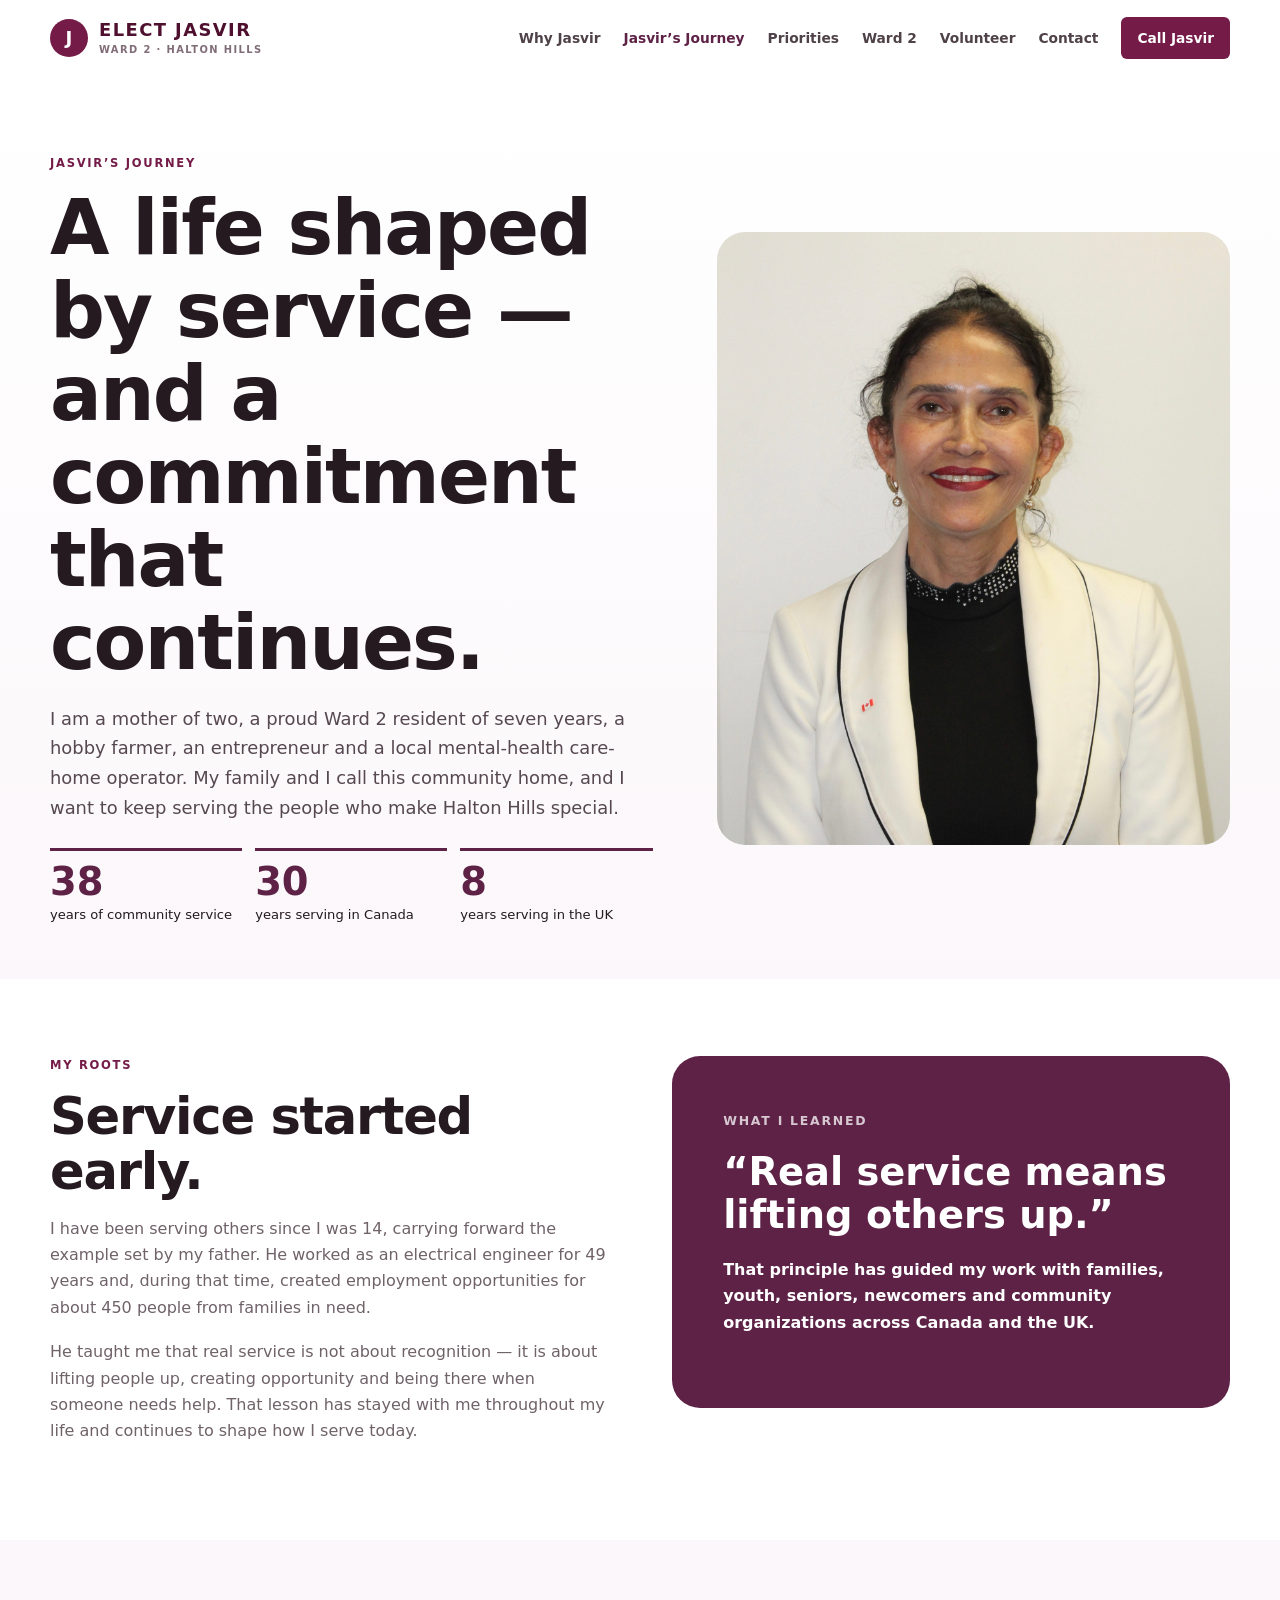
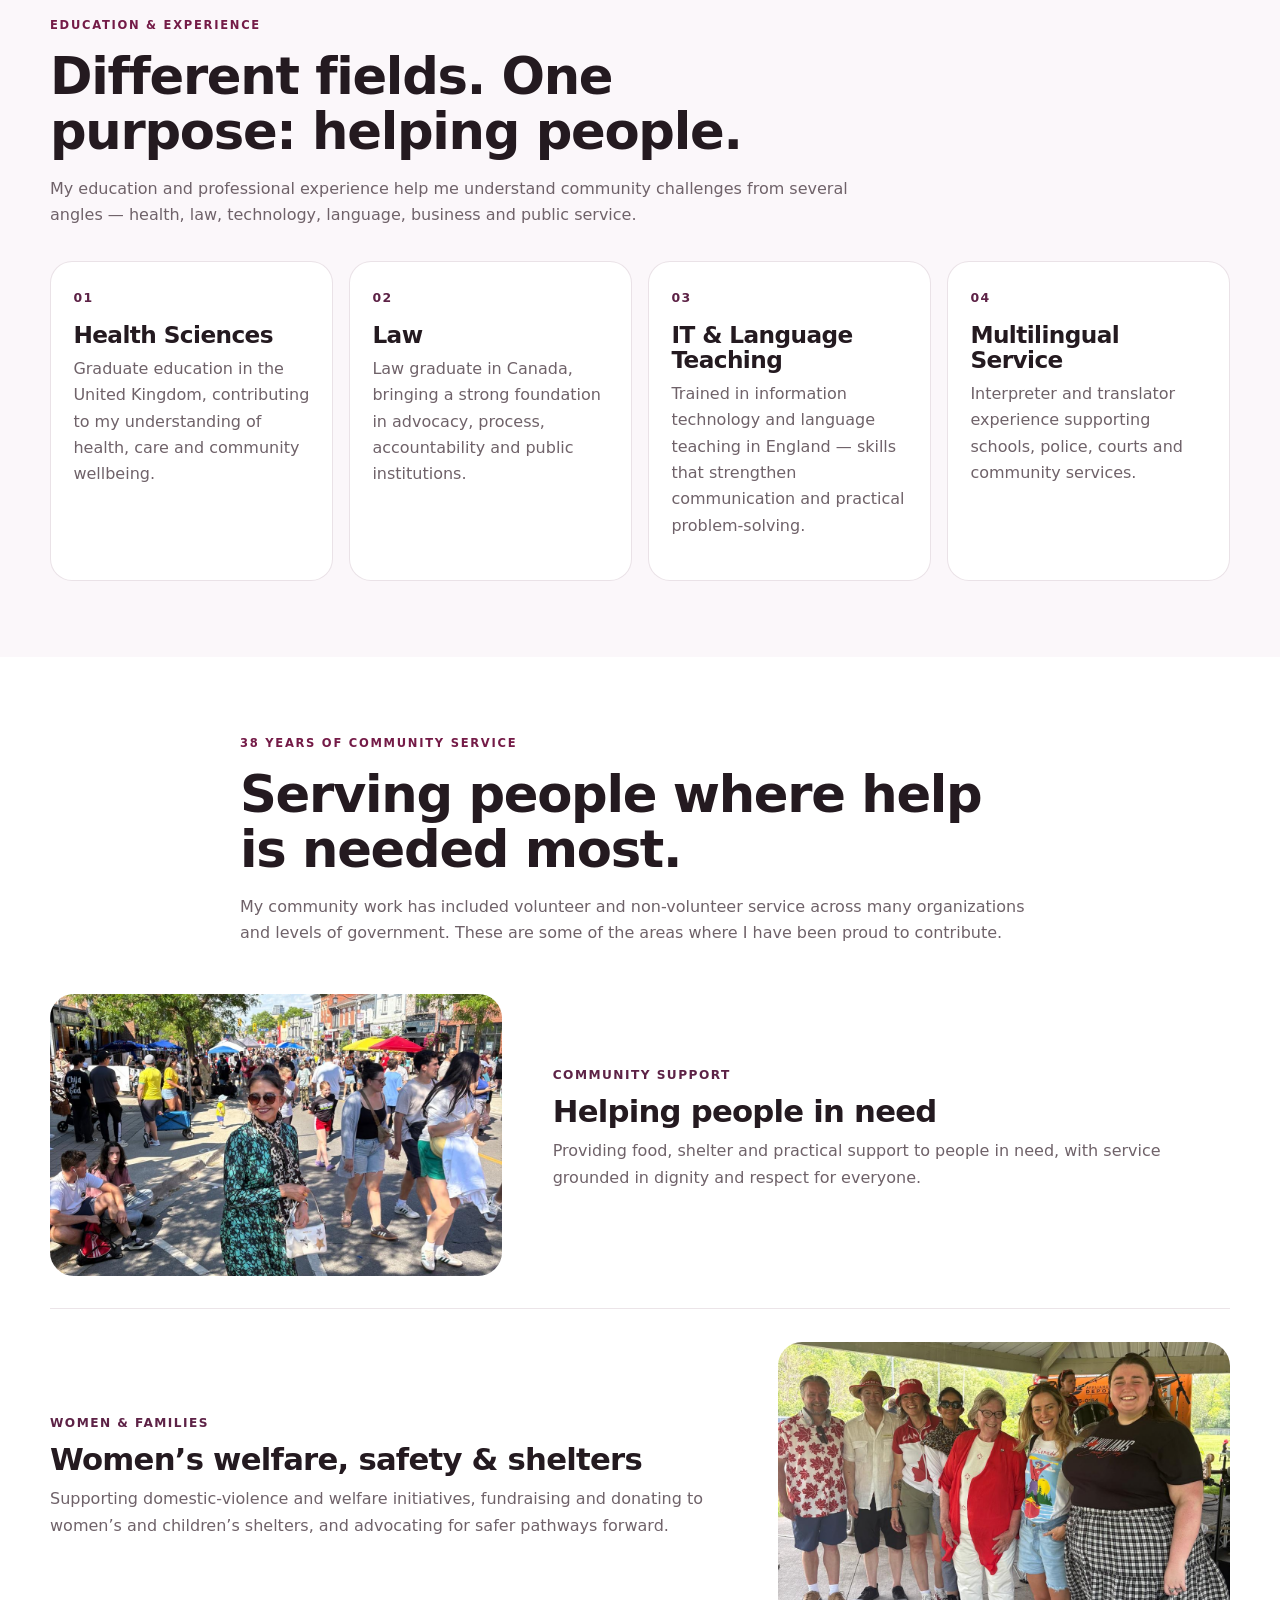
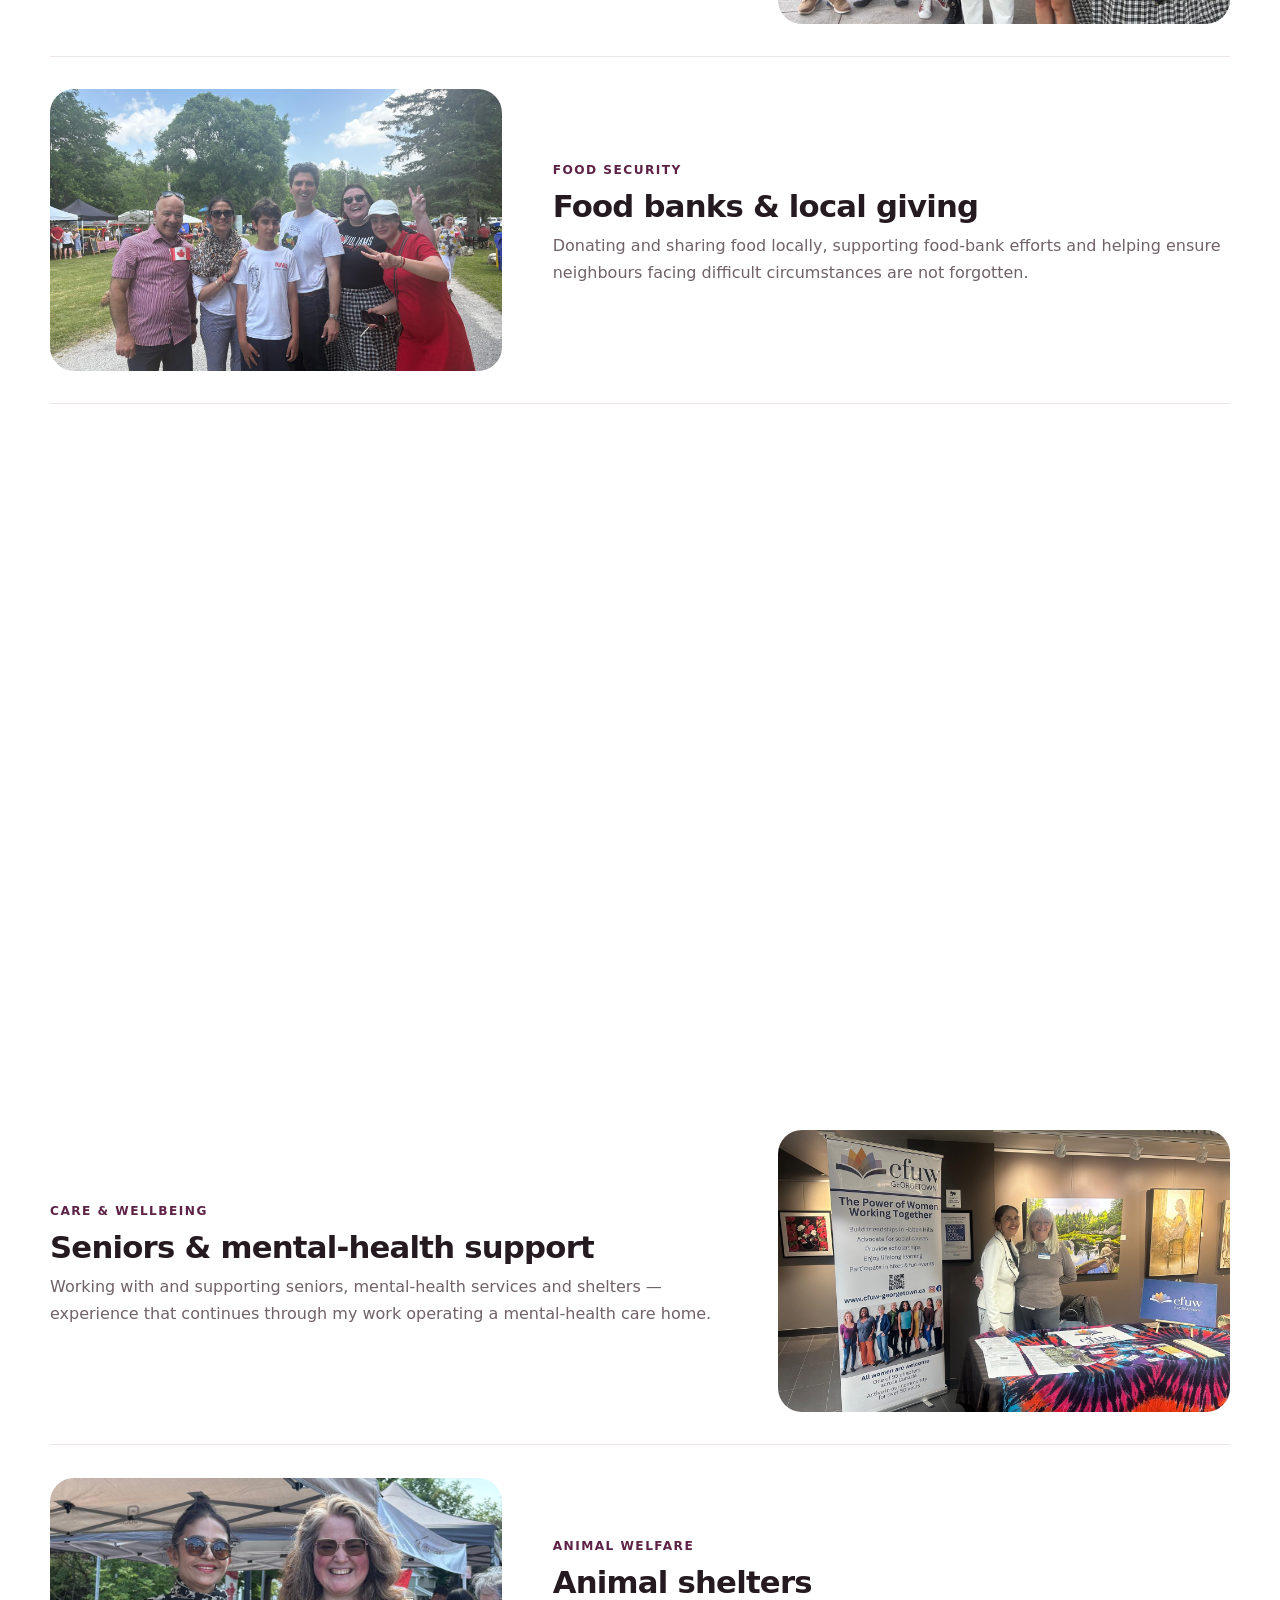
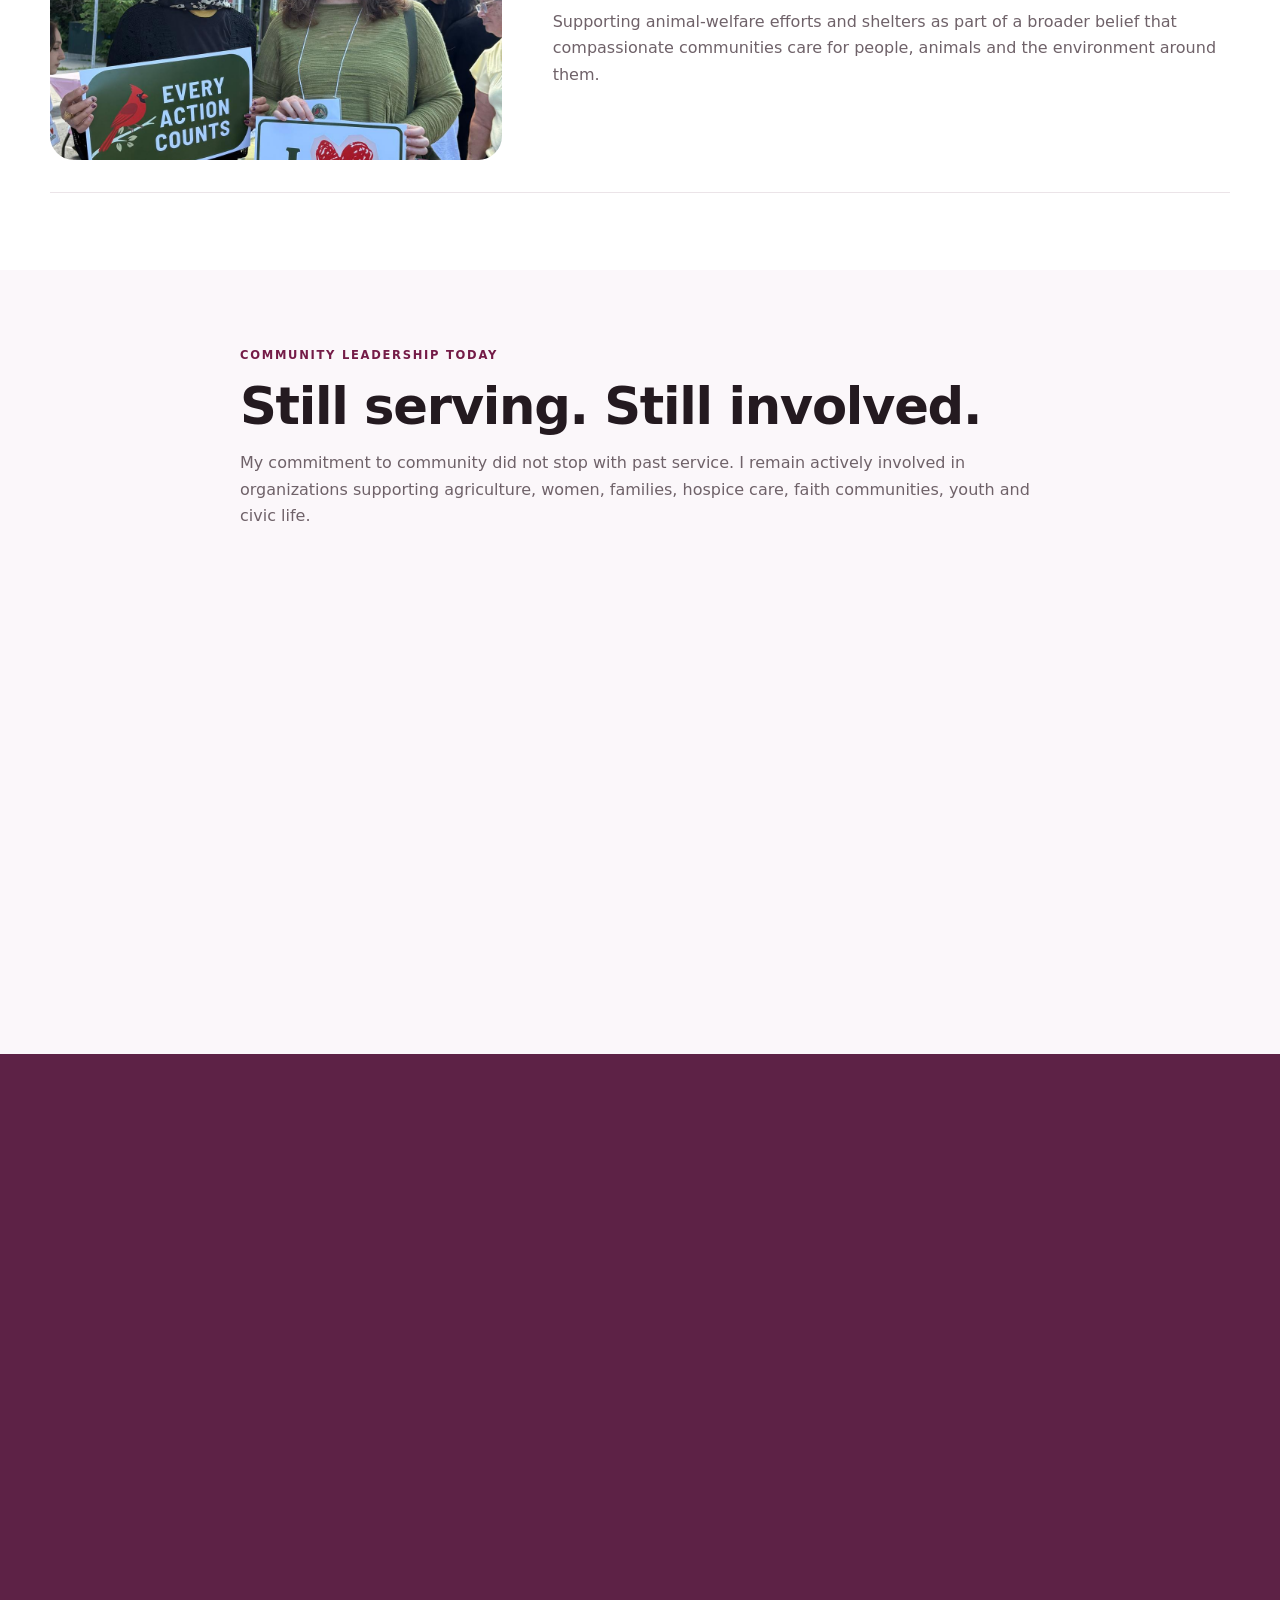
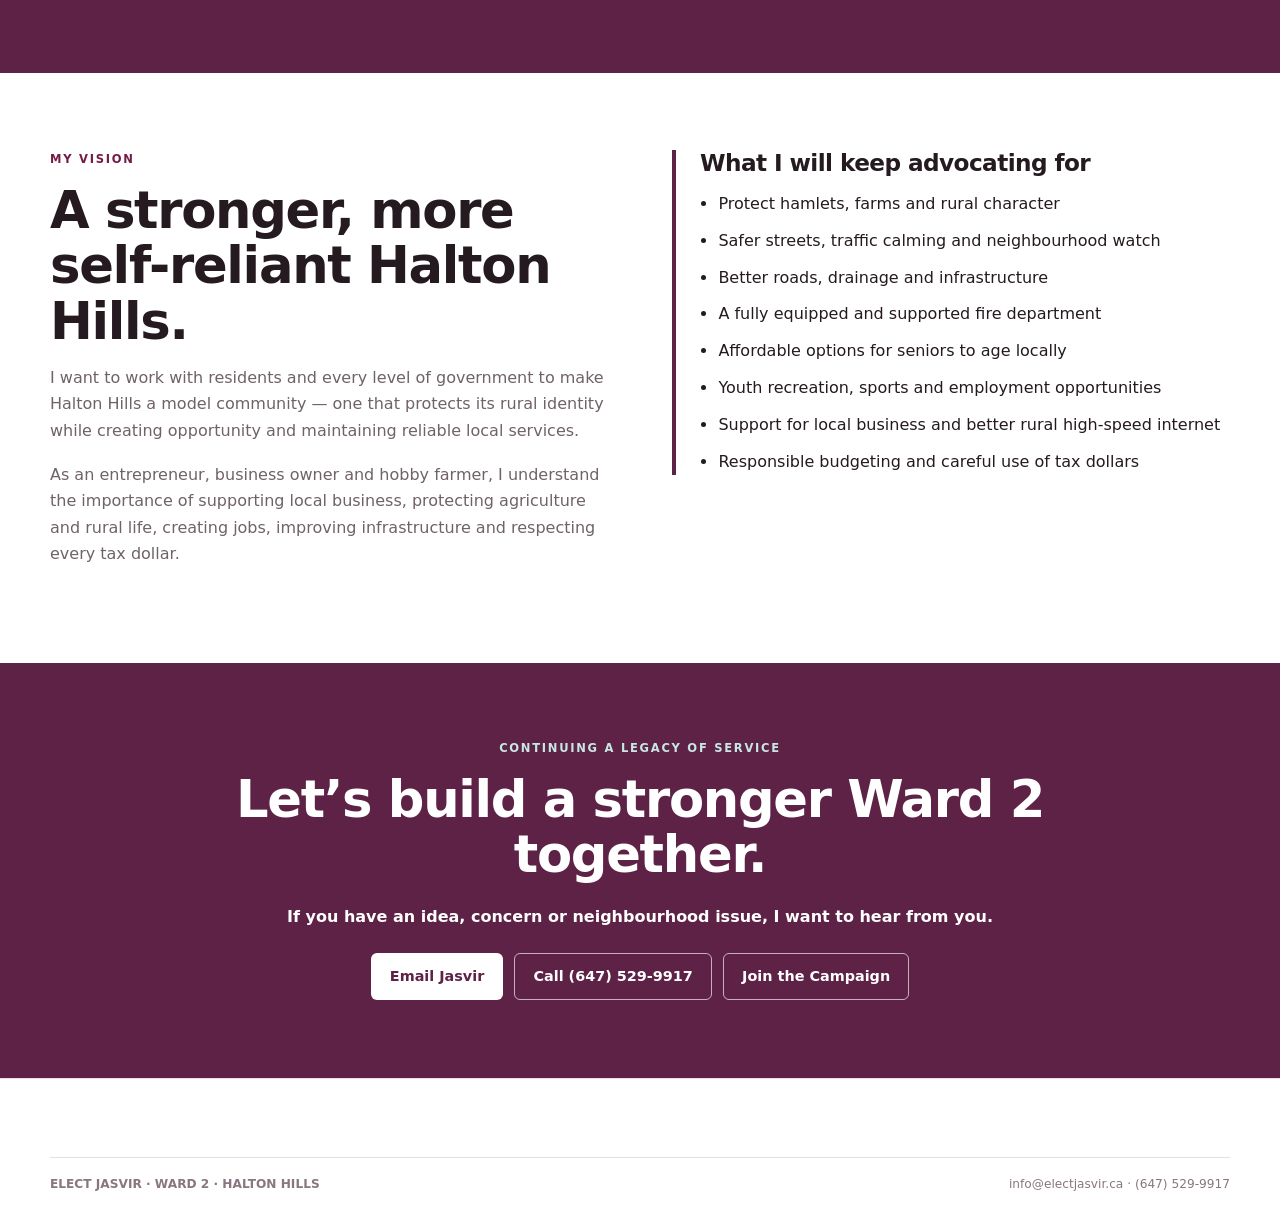
==== commit 11d5d761: "Add new photos and add QR and WhatsApp link" ====
--- a/jasvir-journey.html
+++ b/jasvir-journey.html
@@ -91,12 +91,12 @@
 
       <div class="container service-work-list">
         <article class="service-work reveal-on-scroll"><figure><img src="assets/images/2.jpg" alt="Community support"></figure><div><span>COMMUNITY SUPPORT</span><h3>Helping people in need</h3><p>Providing food, shelter and practical support to people in need, with service grounded in dignity and respect for everyone.</p></div></article>
-        <article class="service-work reverse reveal-on-scroll"><figure><img src="assets/images/3.jpg" alt="Women's welfare and safety"></figure><div><span>WOMEN & FAMILIES</span><h3>Women’s welfare, safety & shelters</h3><p>Supporting domestic-violence and welfare initiatives, fundraising and donating to women’s and children’s shelters, and advocating for safer pathways forward.</p></div></article>
-        <article class="service-work reveal-on-scroll"><figure><img src="assets/images/4.jpg" alt="Food bank service"></figure><div><span>FOOD SECURITY</span><h3>Food banks & local giving</h3><p>Donating and sharing food locally, supporting food-bank efforts and helping ensure neighbours facing difficult circumstances are not forgotten.</p></div></article>
+        <article class="service-work reverse reveal-on-scroll"><figure><img src="assets/images/19.jpg" alt="Women's welfare and safety"></figure><div><span>WOMEN & FAMILIES</span><h3>Women’s welfare, safety & shelters</h3><p>Supporting domestic-violence and welfare initiatives, fundraising and donating to women’s and children’s shelters, and advocating for safer pathways forward.</p></div></article>
+        <article class="service-work reveal-on-scroll"><figure><img src="assets/images/18.jpg" alt="Food bank service"></figure><div><span>FOOD SECURITY</span><h3>Food banks & local giving</h3><p>Donating and sharing food locally, supporting food-bank efforts and helping ensure neighbours facing difficult circumstances are not forgotten.</p></div></article>
         <article class="service-work reverse reveal-on-scroll"><figure><img src="assets/images/5.jpg" alt="Youth programs and soccer"></figure><div><span>YOUTH</span><h3>Youth programs & soccer coaching</h3><p>Supporting youth programs and coaching soccer for years, helping young people build confidence, teamwork, discipline and a stronger connection to community.</p></div></article>
-        <article class="service-work reveal-on-scroll"><figure><img src="assets/images/6.jpg" alt="Hospital fundraising"></figure><div><span>HEALTHCARE</span><h3>Fundraising for hospitals</h3><p>Helping raise support for healthcare causes, including the Georgetown Hospital Foundation and other initiatives that strengthen care close to home.</p></div></article>
+        <article class="service-work reveal-on-scroll"><figure><img src="assets/images/20.jpg" alt="Hospital fundraising"></figure><div><span>HEALTHCARE</span><h3>Fundraising for hospitals</h3><p>Helping raise support for healthcare causes, including the Georgetown Hospital Foundation and other initiatives that strengthen care close to home.</p></div></article>
         <article class="service-work reverse reveal-on-scroll"><figure><img src="assets/images/7.jpg" alt="Seniors and mental health"></figure><div><span>CARE & WELLBEING</span><h3>Seniors & mental-health support</h3><p>Working with and supporting seniors, mental-health services and shelters — experience that continues through my work operating a mental-health care home.</p></div></article>
-        <article class="service-work reveal-on-scroll"><figure><img src="assets/images/8.jpg" alt="Animal welfare"></figure><div><span>ANIMAL WELFARE</span><h3>Animal shelters</h3><p>Supporting animal-welfare efforts and shelters as part of a broader belief that compassionate communities care for people, animals and the environment around them.</p></div></article>
+        <article class="service-work reveal-on-scroll"><figure><img src="assets/images/21.jpg" alt="Animal welfare"></figure><div><span>ANIMAL WELFARE</span><h3>Animal shelters</h3><p>Supporting animal-welfare efforts and shelters as part of a broader belief that compassionate communities care for people, animals and the environment around them.</p></div></article>
       </div>
     </section>
 
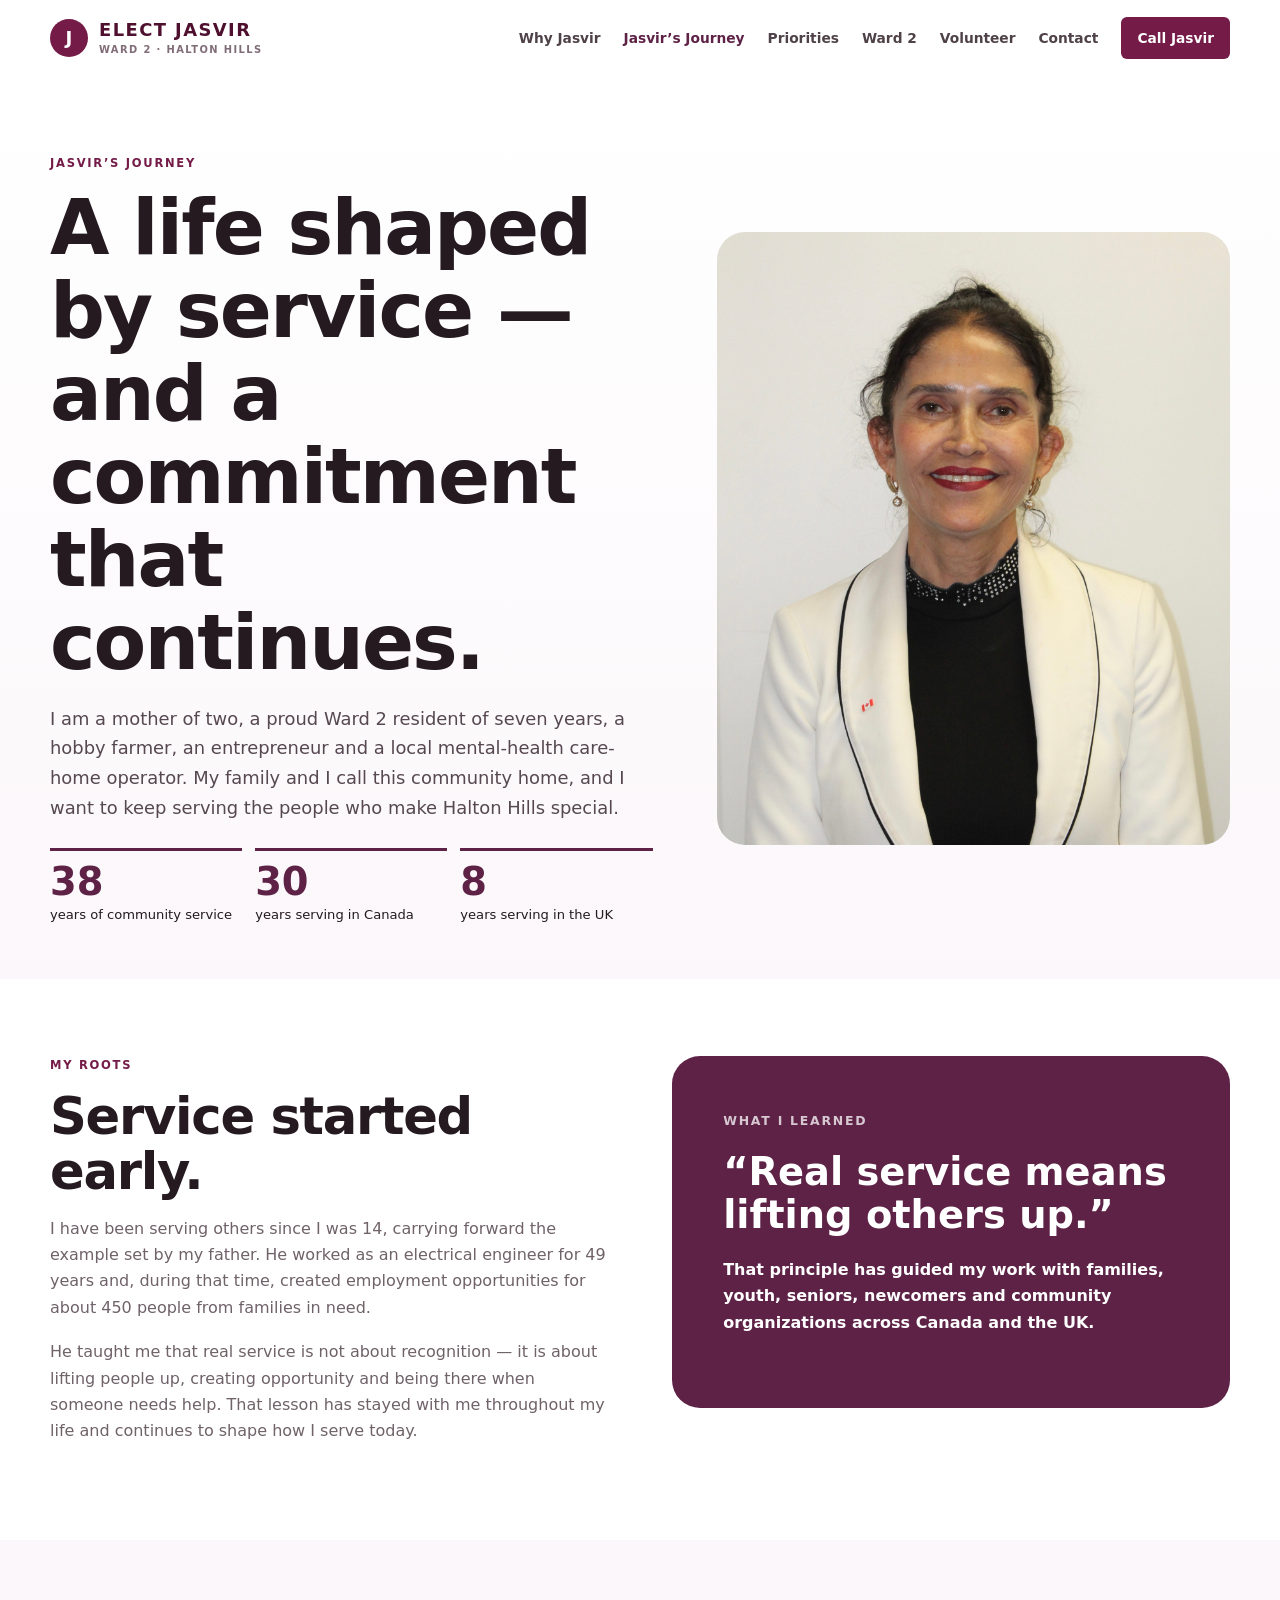
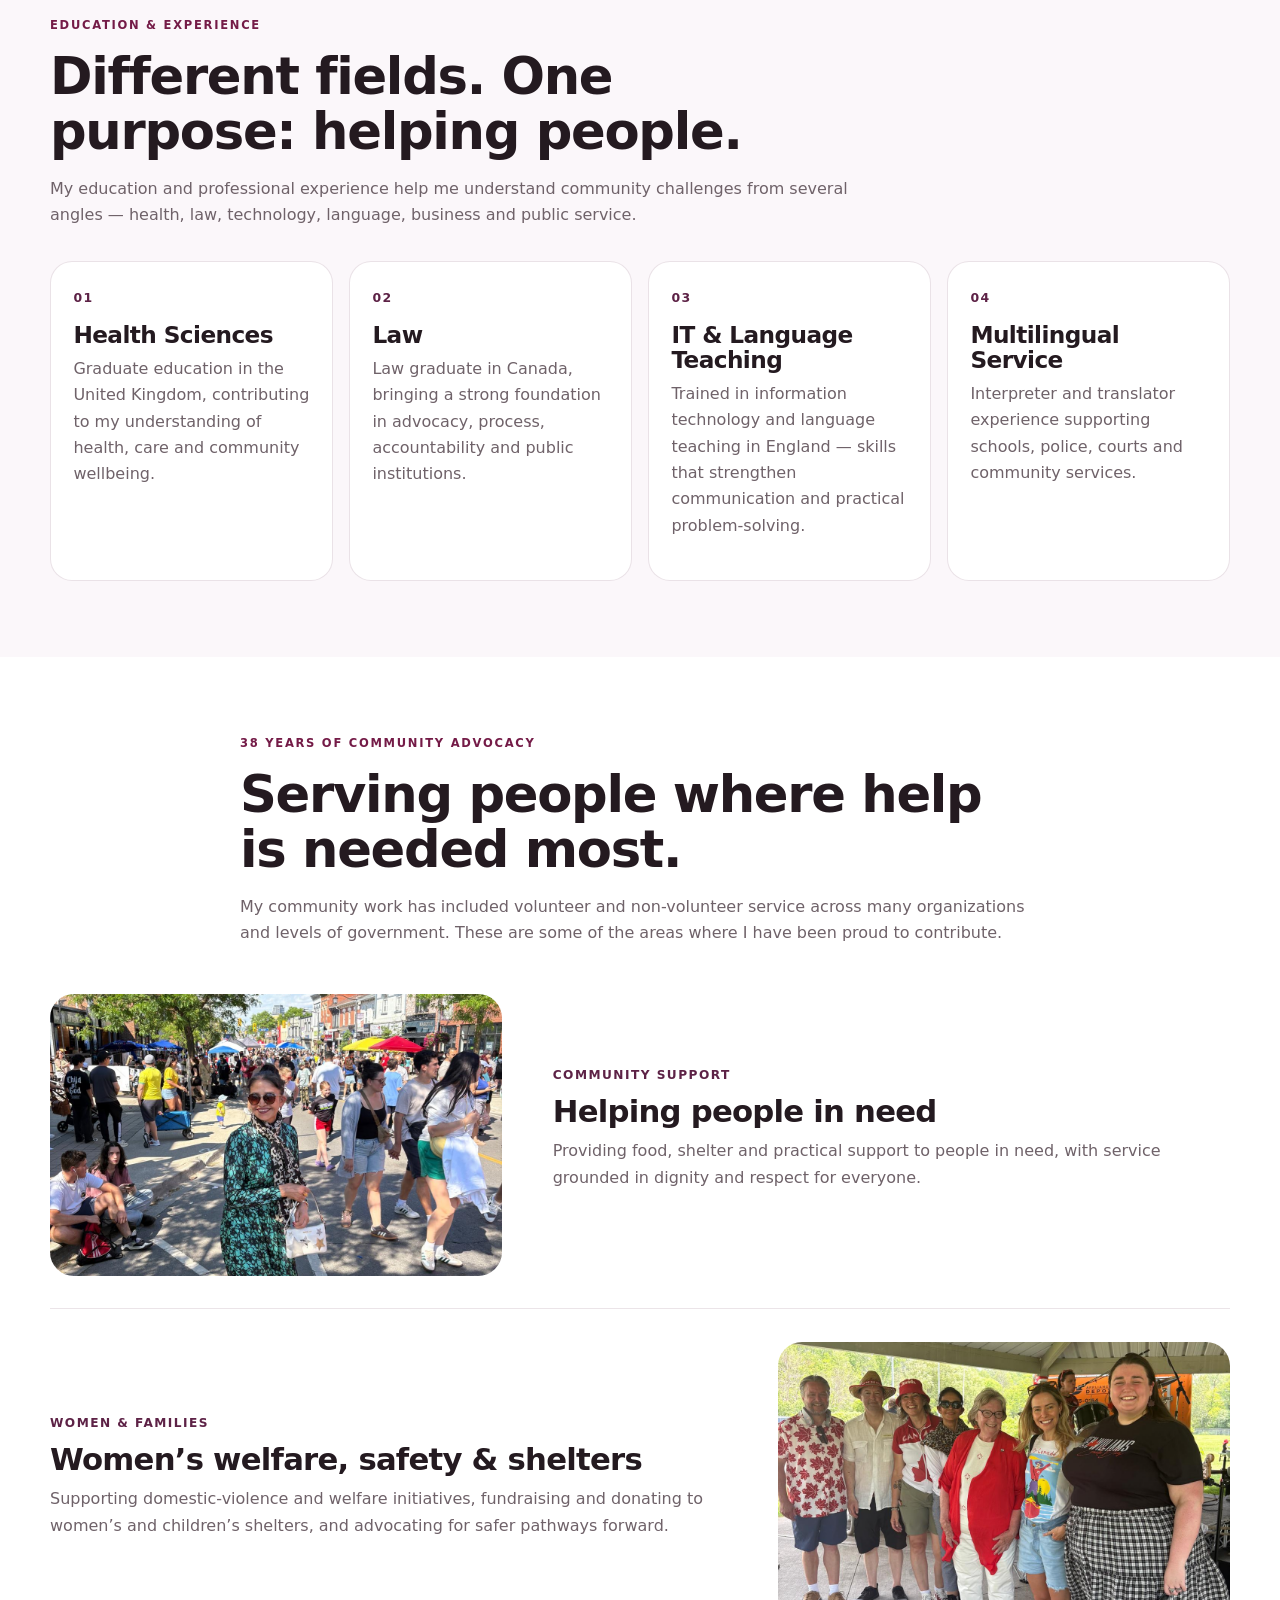
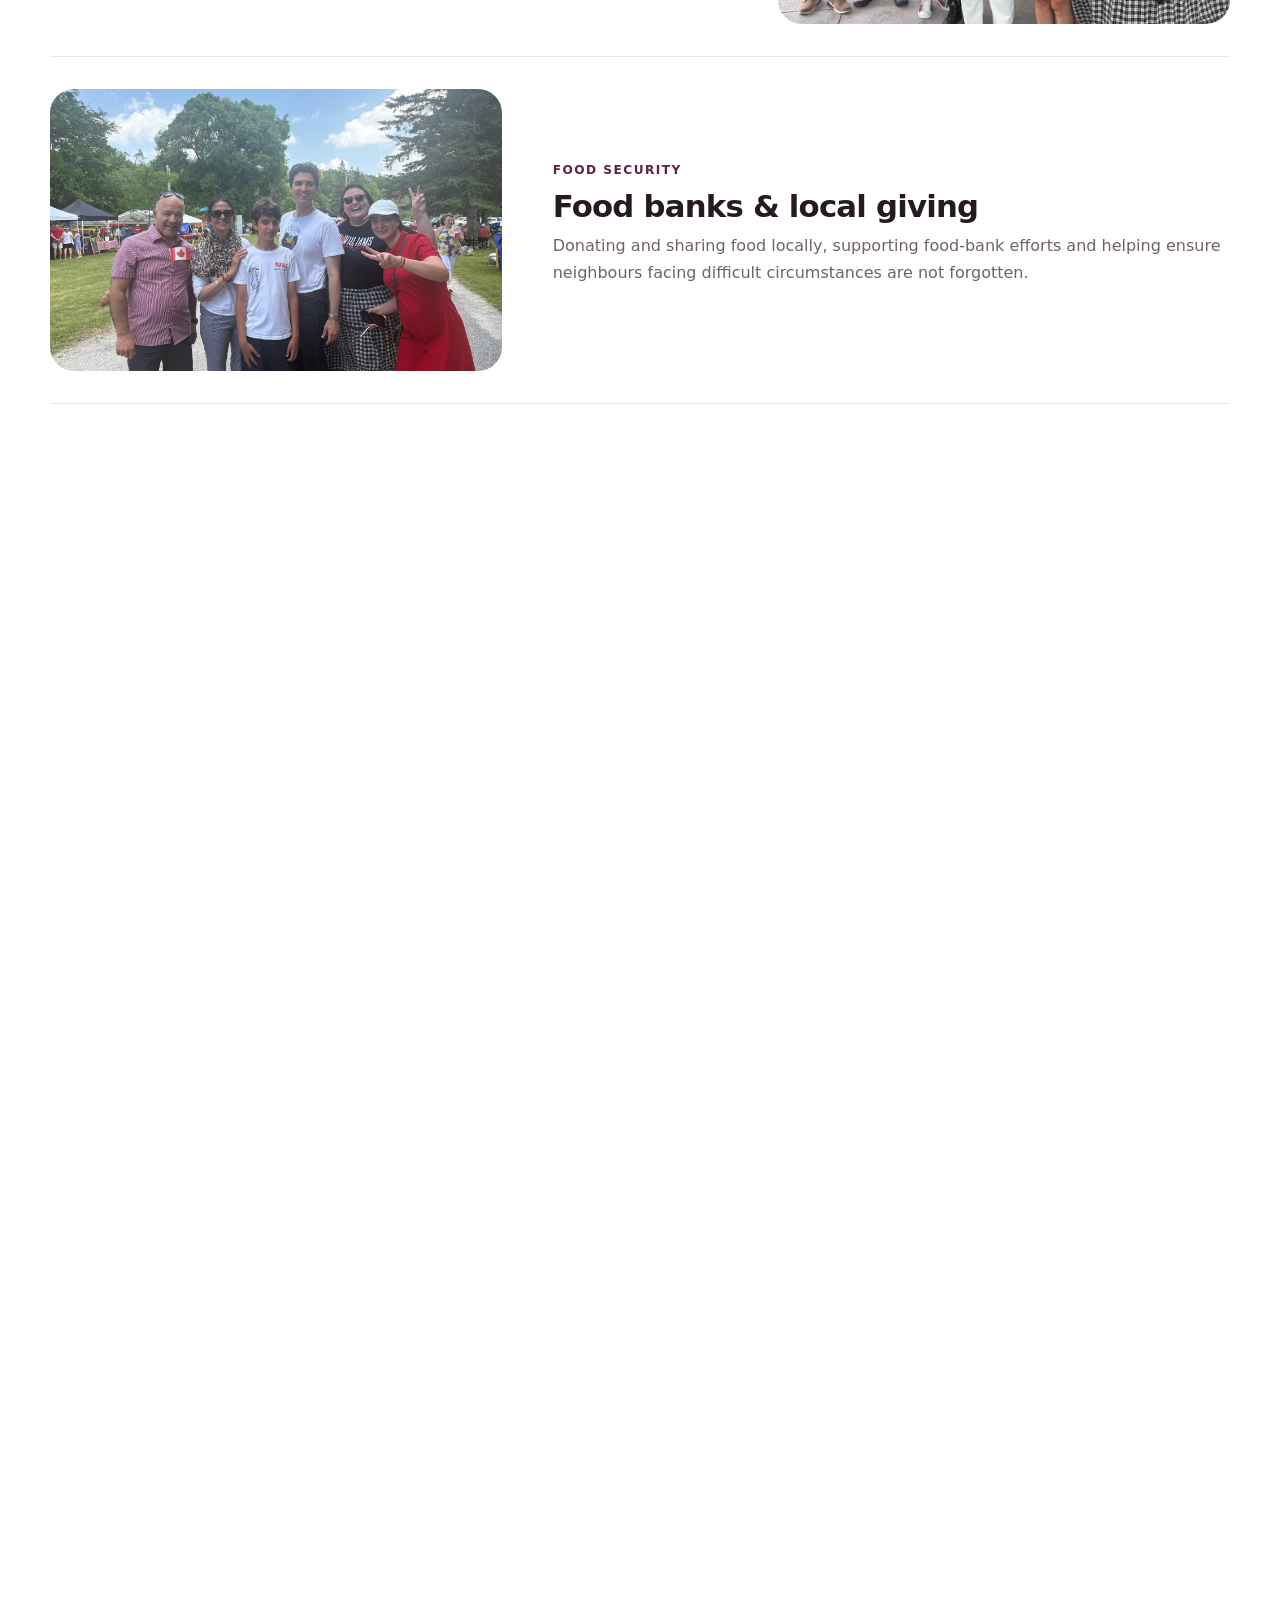
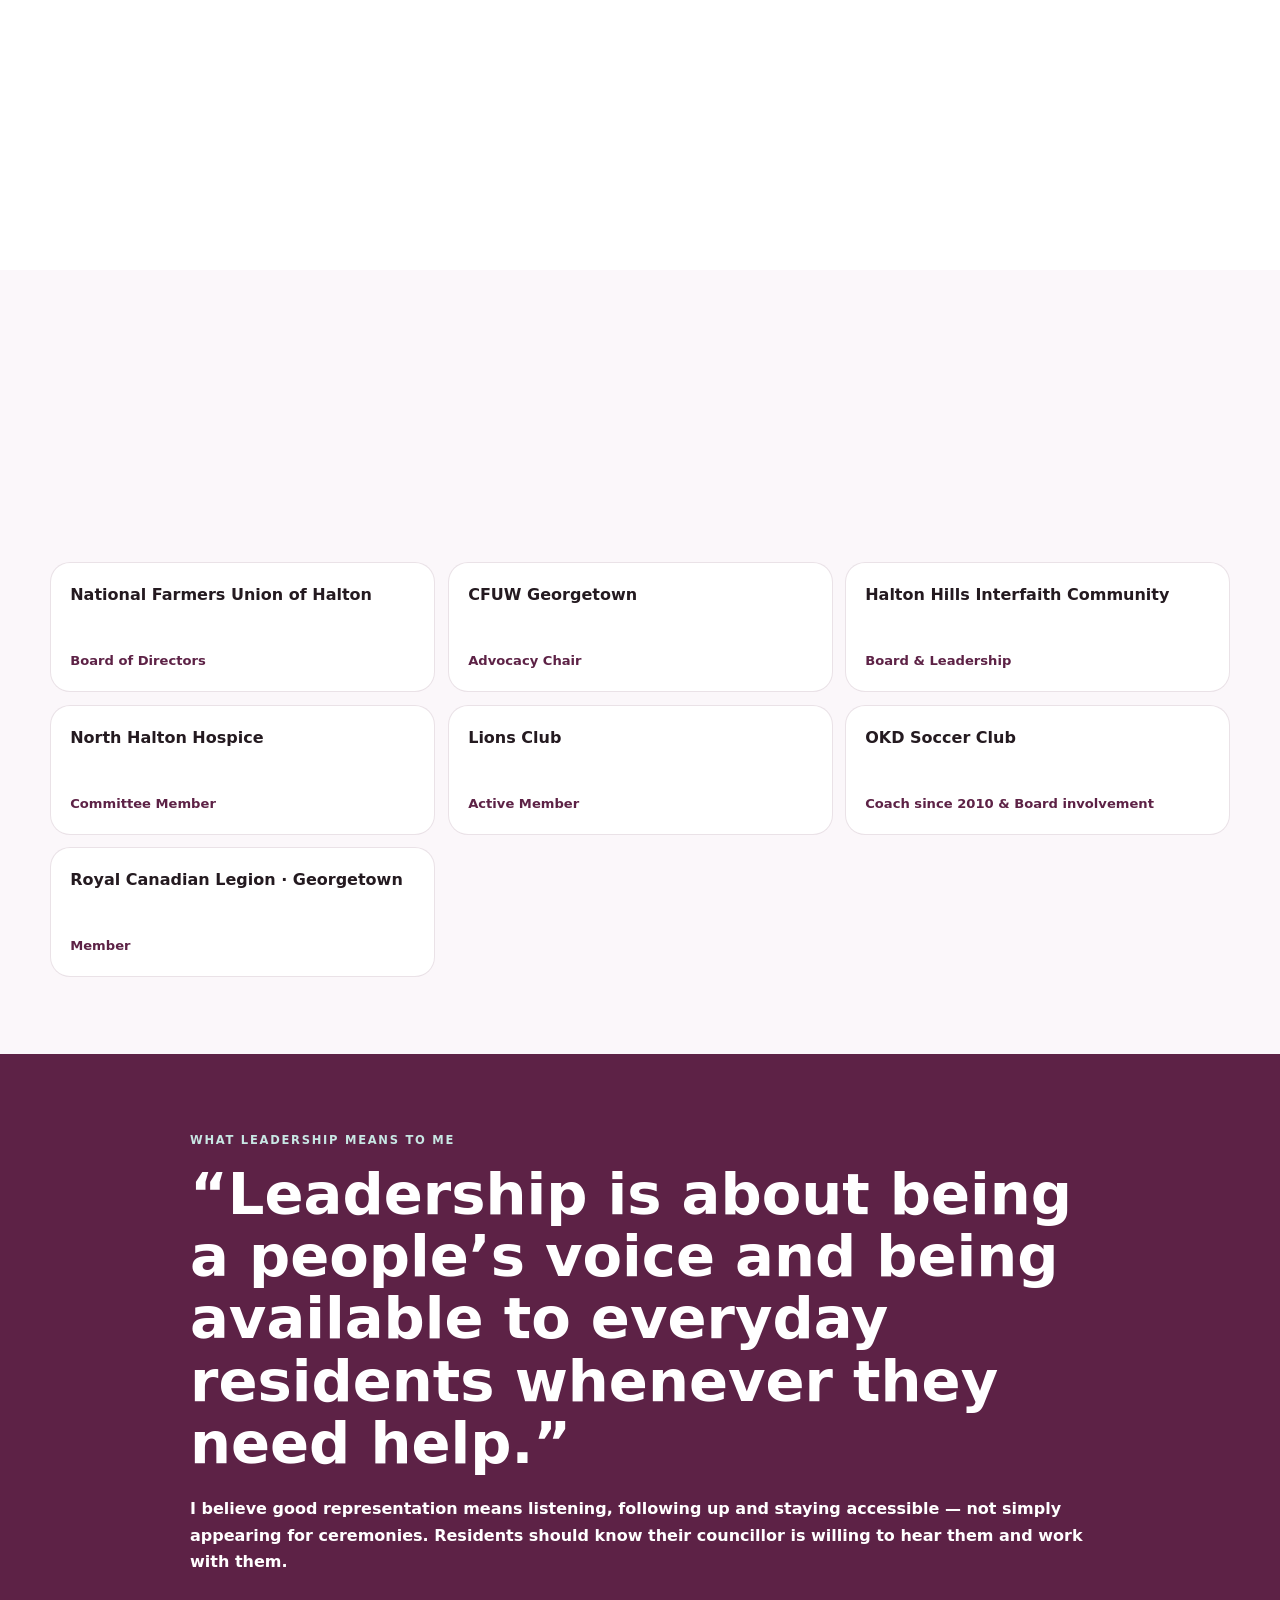
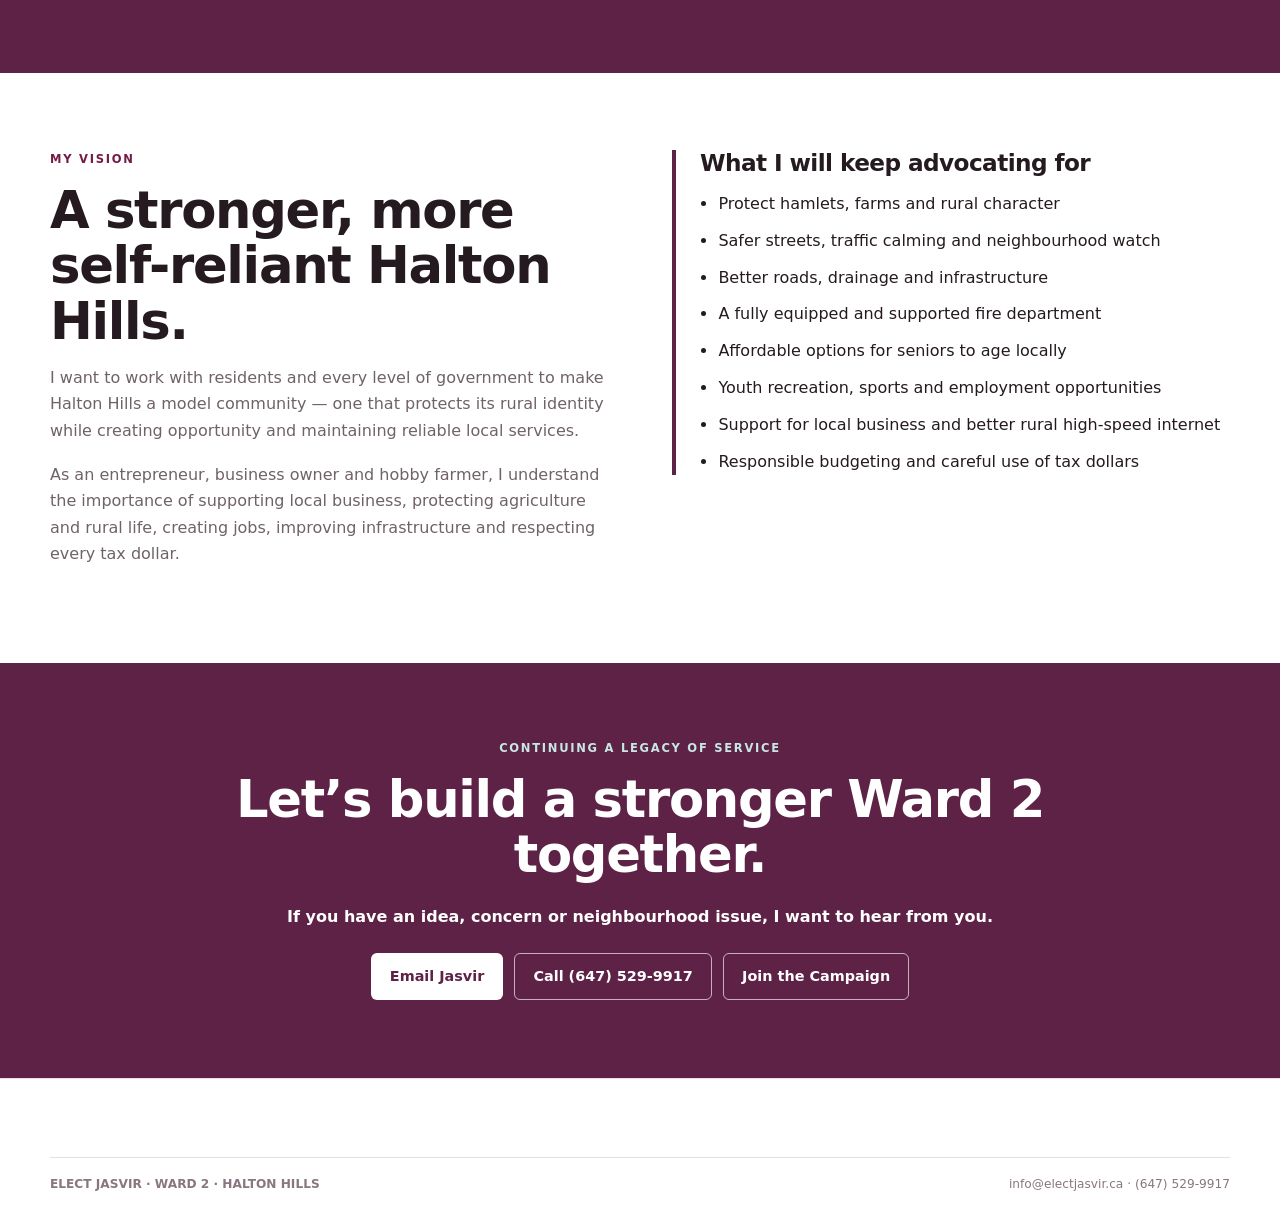
==== commit b97cf77c: "Add files via upload" ====
--- a/jasvir-journey.html
+++ b/jasvir-journey.html
@@ -3,7 +3,7 @@
 <head>
   <meta charset="utf-8">
   <meta name="viewport" content="width=device-width, initial-scale=1">
-  <meta name="description" content="Jasvir’s education, leadership and 38 years of community service in Canada and the UK.">
+  <meta name="description" content="Jasvir’s education, leadership and 38 years of community advocacy in Canada and the UK.">
   <title>Jasvir’s Journey | Ward 2 · Halton Hills</title>
   <link rel="stylesheet" href="assets/styles.css">
 </head>
@@ -84,7 +84,7 @@
 
     <section class="journey-section">
       <div class="container journey-heading reveal-on-scroll">
-        <p class="section-label">38 YEARS OF COMMUNITY SERVICE</p>
+        <p class="section-label">38 YEARS OF COMMUNITY ADVOCACY</p>
         <h2>Serving people where help is needed most.</h2>
         <p>My community work has included volunteer and non-volunteer service across many organizations and levels of government. These are some of the areas where I have been proud to contribute.</p>
       </div>
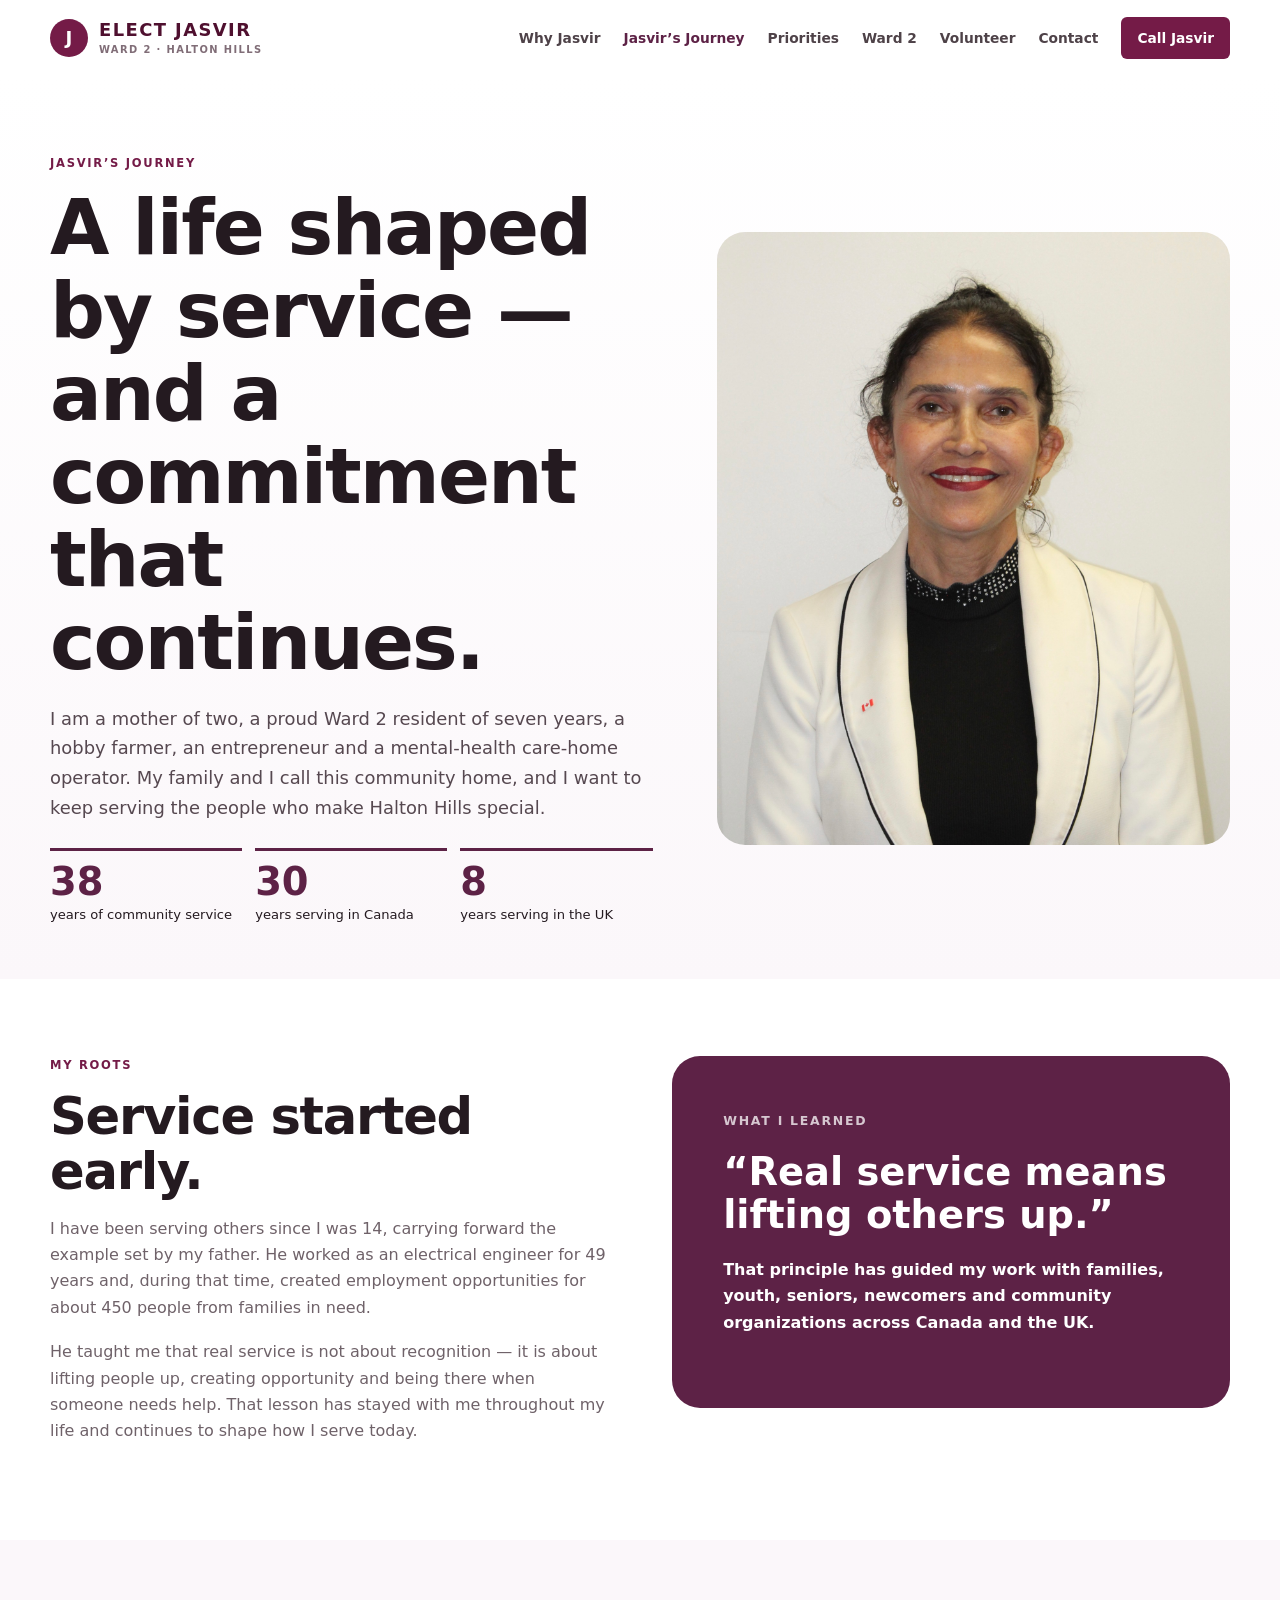
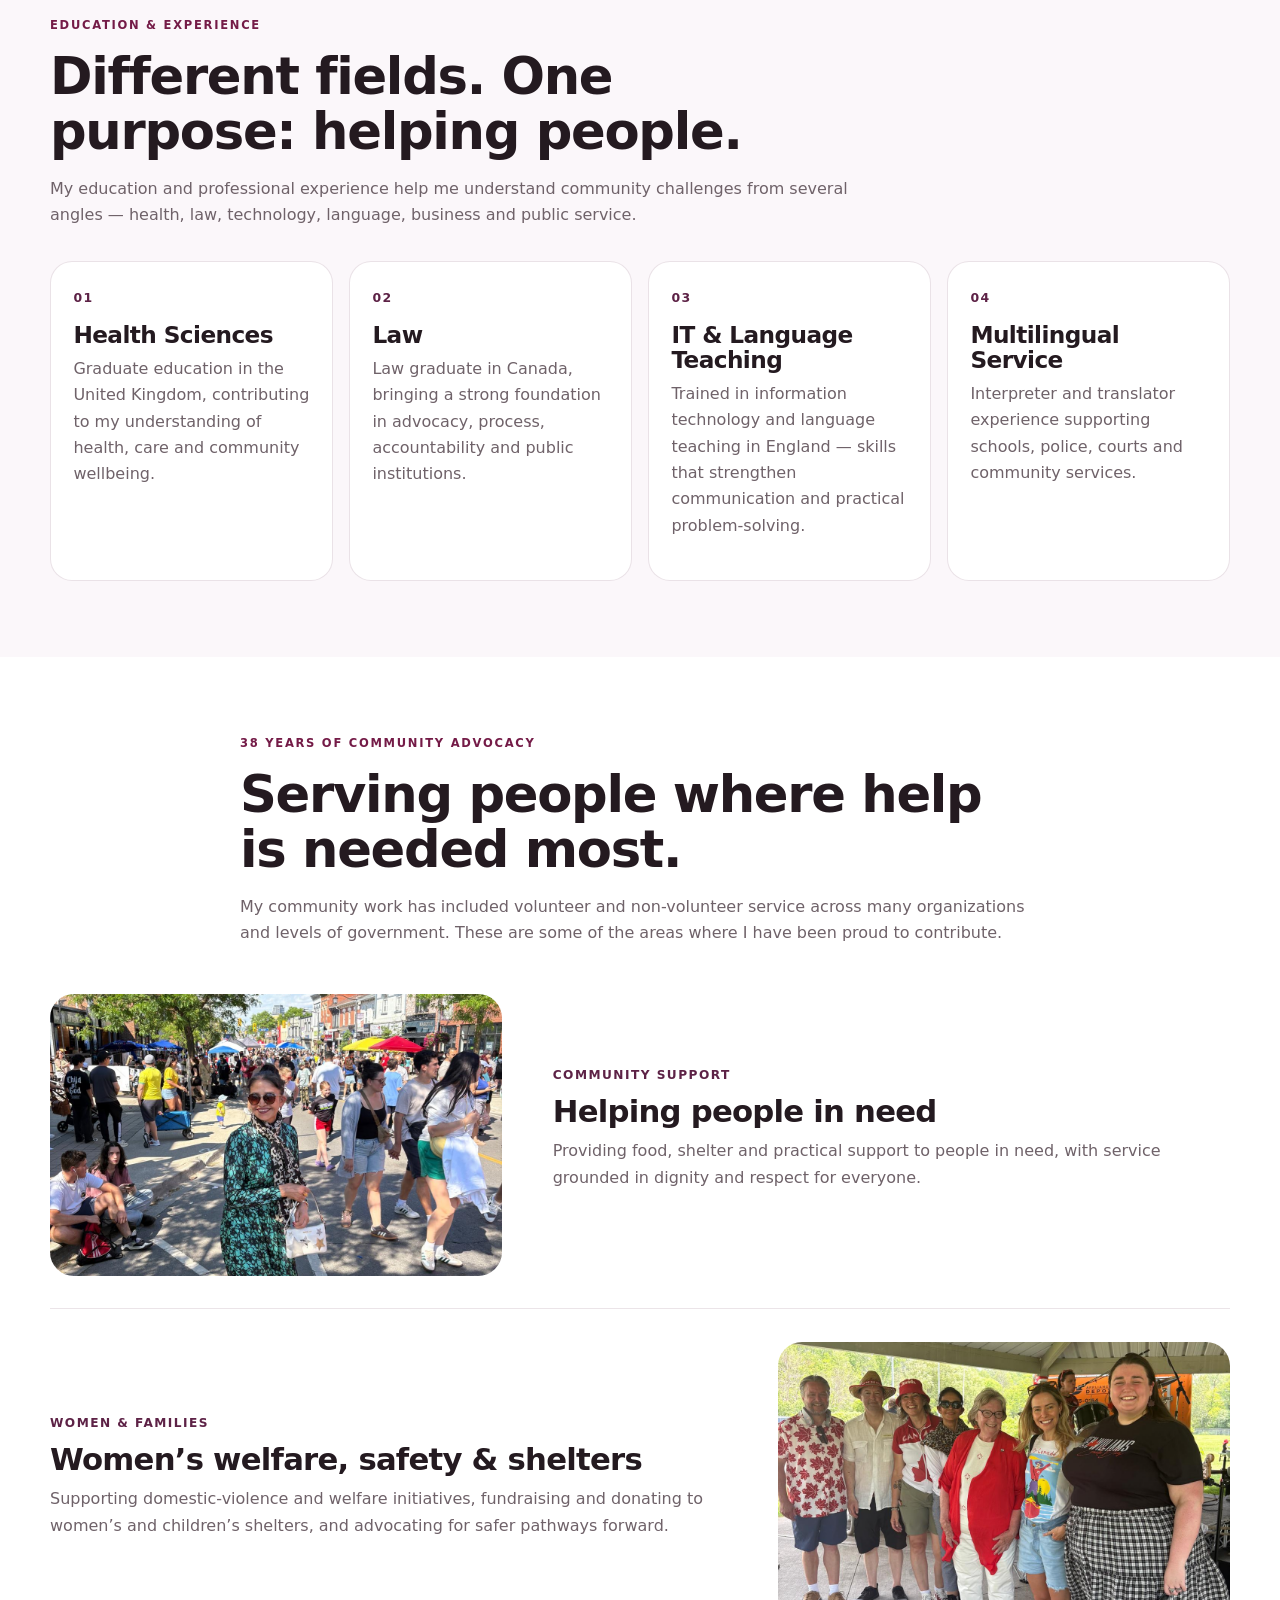
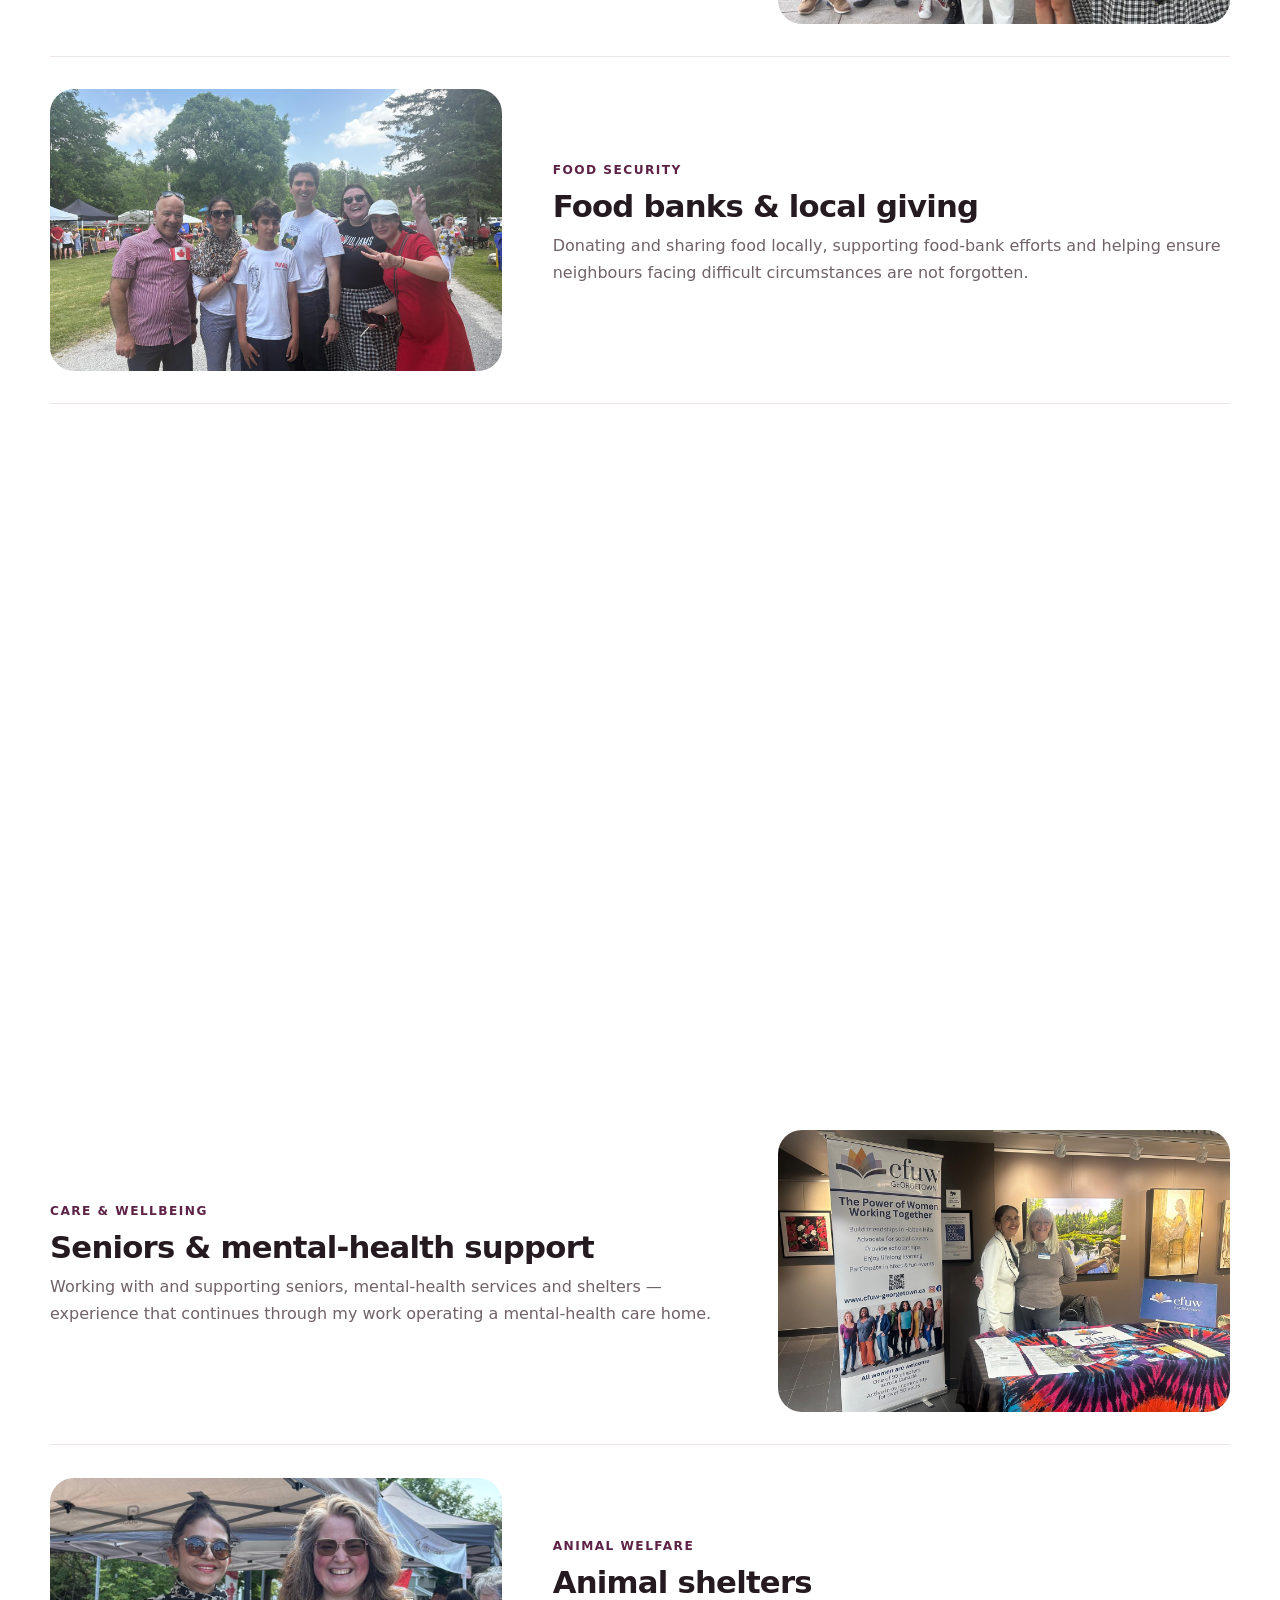
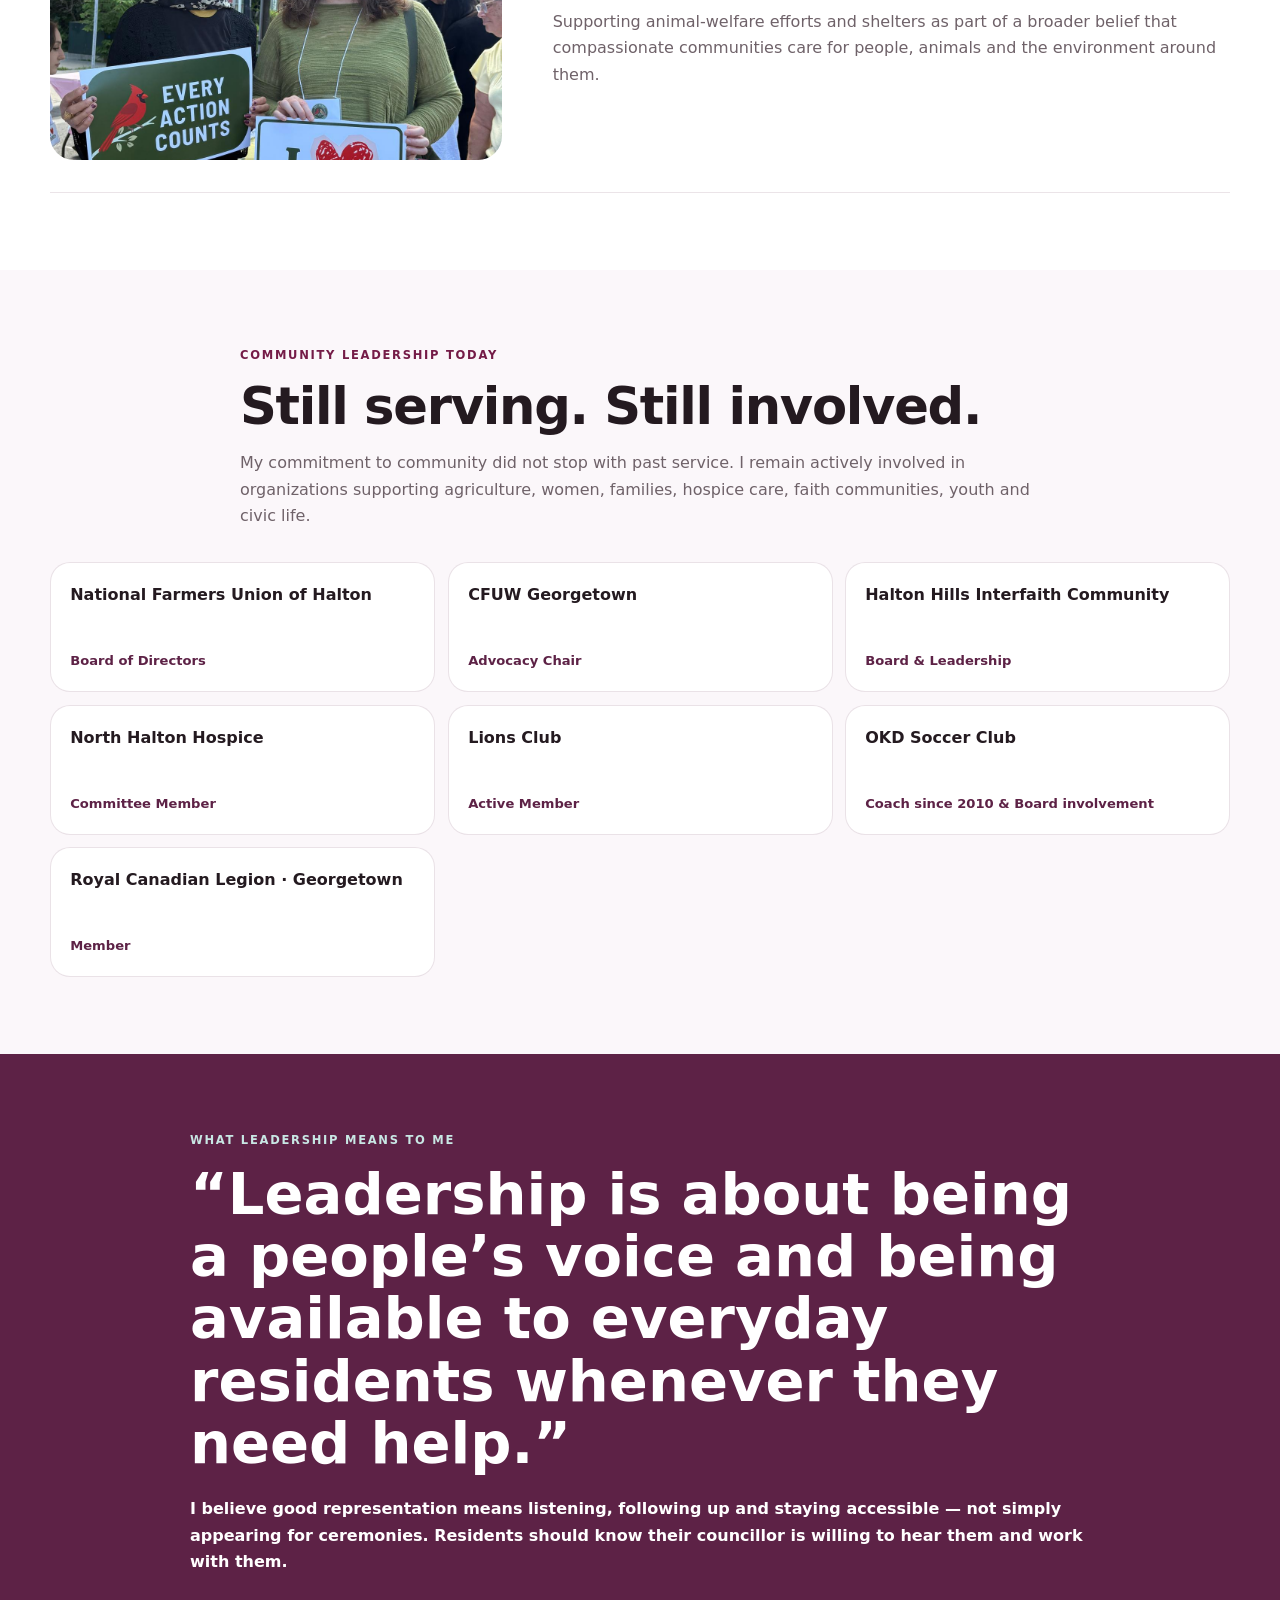
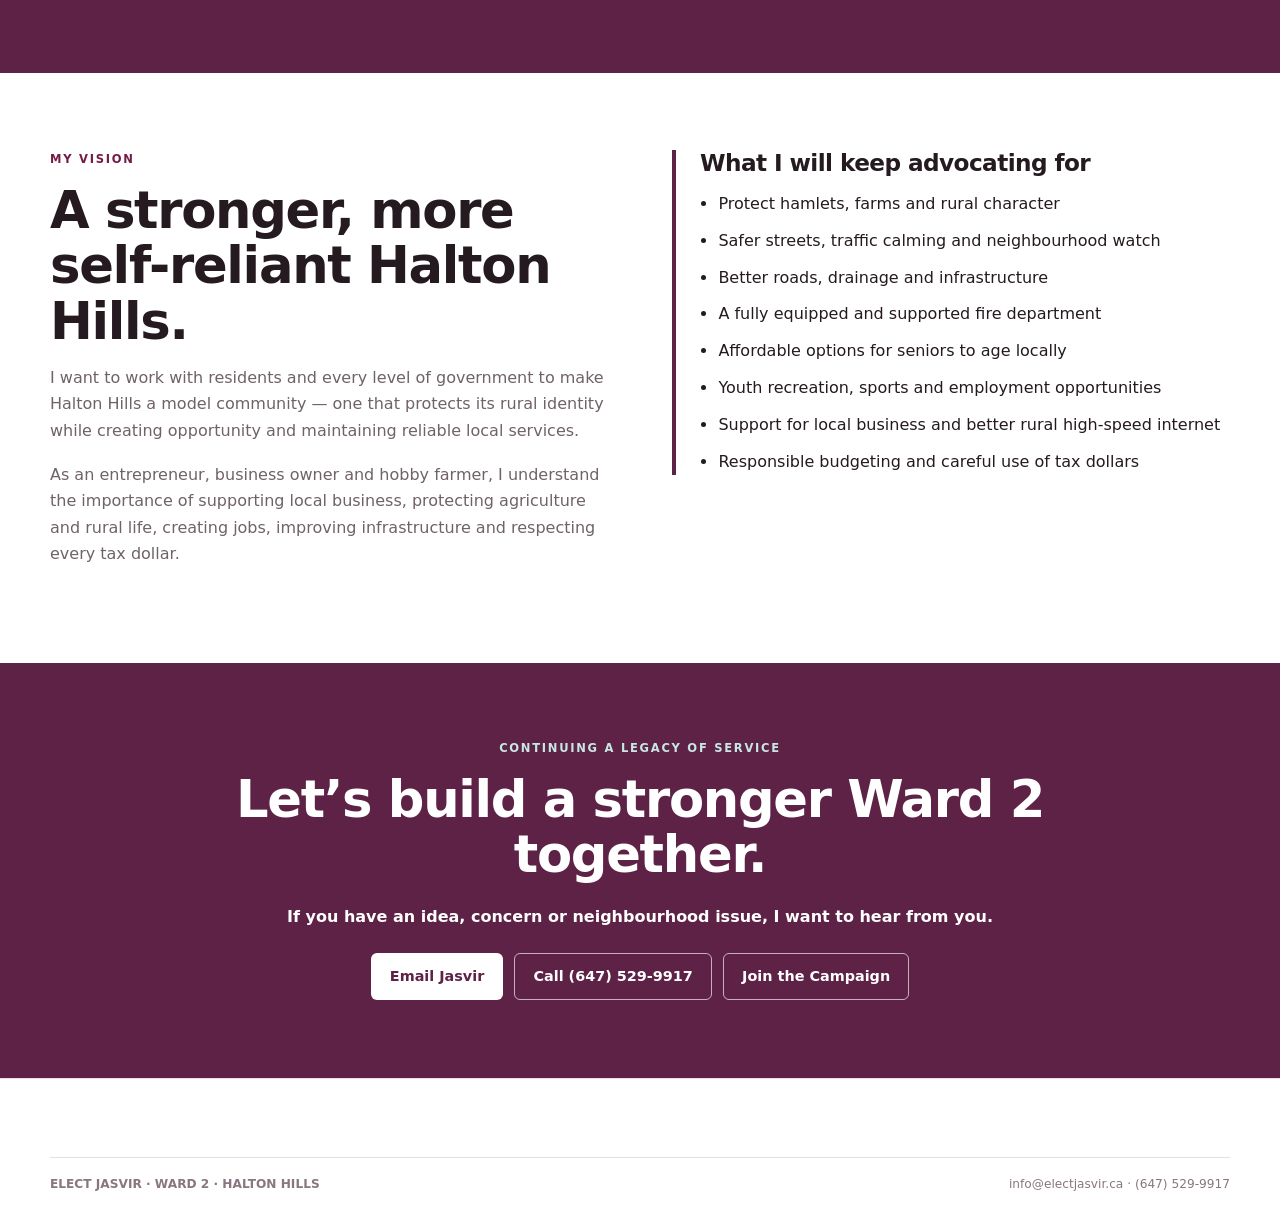
==== commit 7eca5c87: "Update description of mental health care-home role" ====
--- a/jasvir-journey.html
+++ b/jasvir-journey.html
@@ -37,7 +37,7 @@
         <div class="journey-hero-copy reveal-on-scroll">
           <p class="section-label">JASVIR’S JOURNEY</p>
           <h1>A life shaped by service — and a commitment that continues.</h1>
-          <p class="lead">I am a mother of two, a proud Ward 2 resident of seven years, a hobby farmer, an entrepreneur and a local mental-health care-home operator. My family and I call this community home, and I want to keep serving the people who make Halton Hills special.</p>
+          <p class="lead">I am a mother of two, a proud Ward 2 resident of seven years, a hobby farmer, an entrepreneur and a mental-health care-home operator. My family and I call this community home, and I want to keep serving the people who make Halton Hills special.</p>
           <div class="journey-stats">
             <div><strong>38</strong><span>years of community service</span></div>
             <div><strong>30</strong><span>years serving in Canada</span></div>
@@ -171,4 +171,4 @@
   </footer>
   <script src="assets/main.js"></script>
 </body>
-</html>+</html>
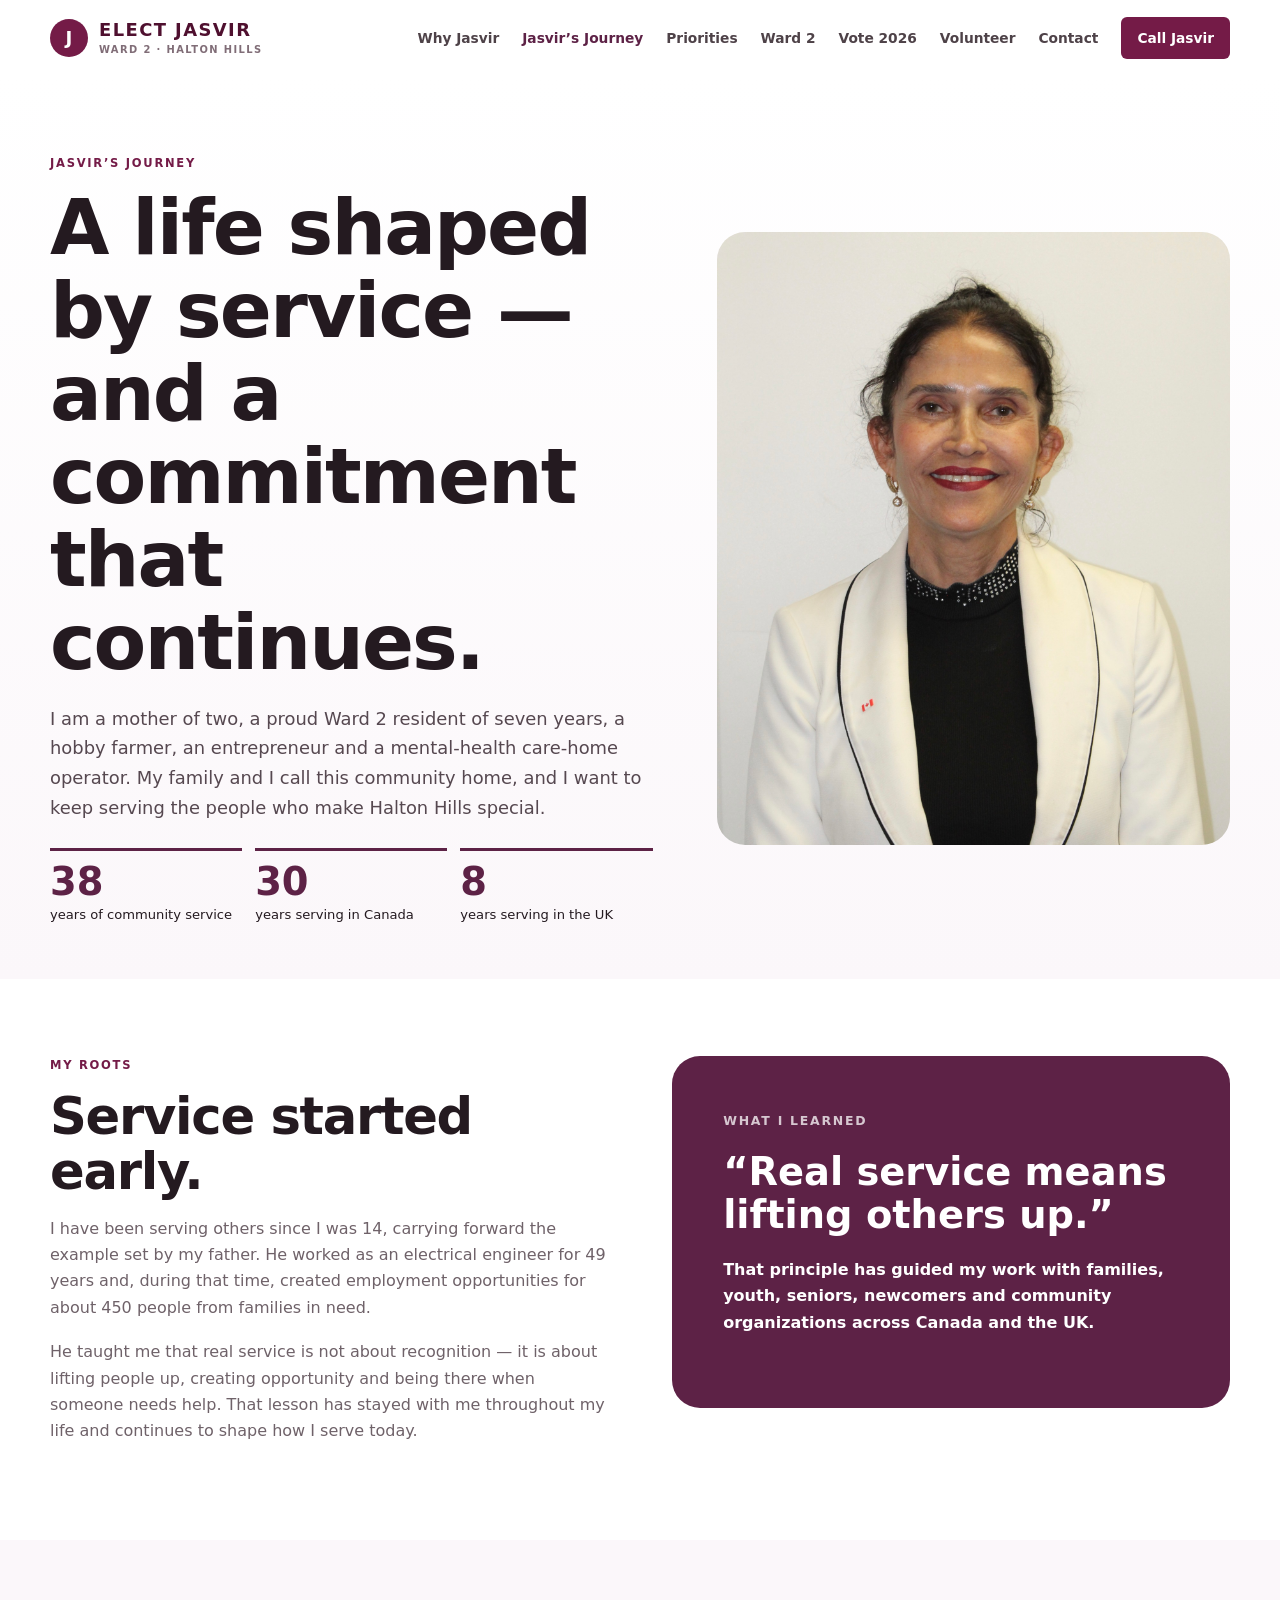
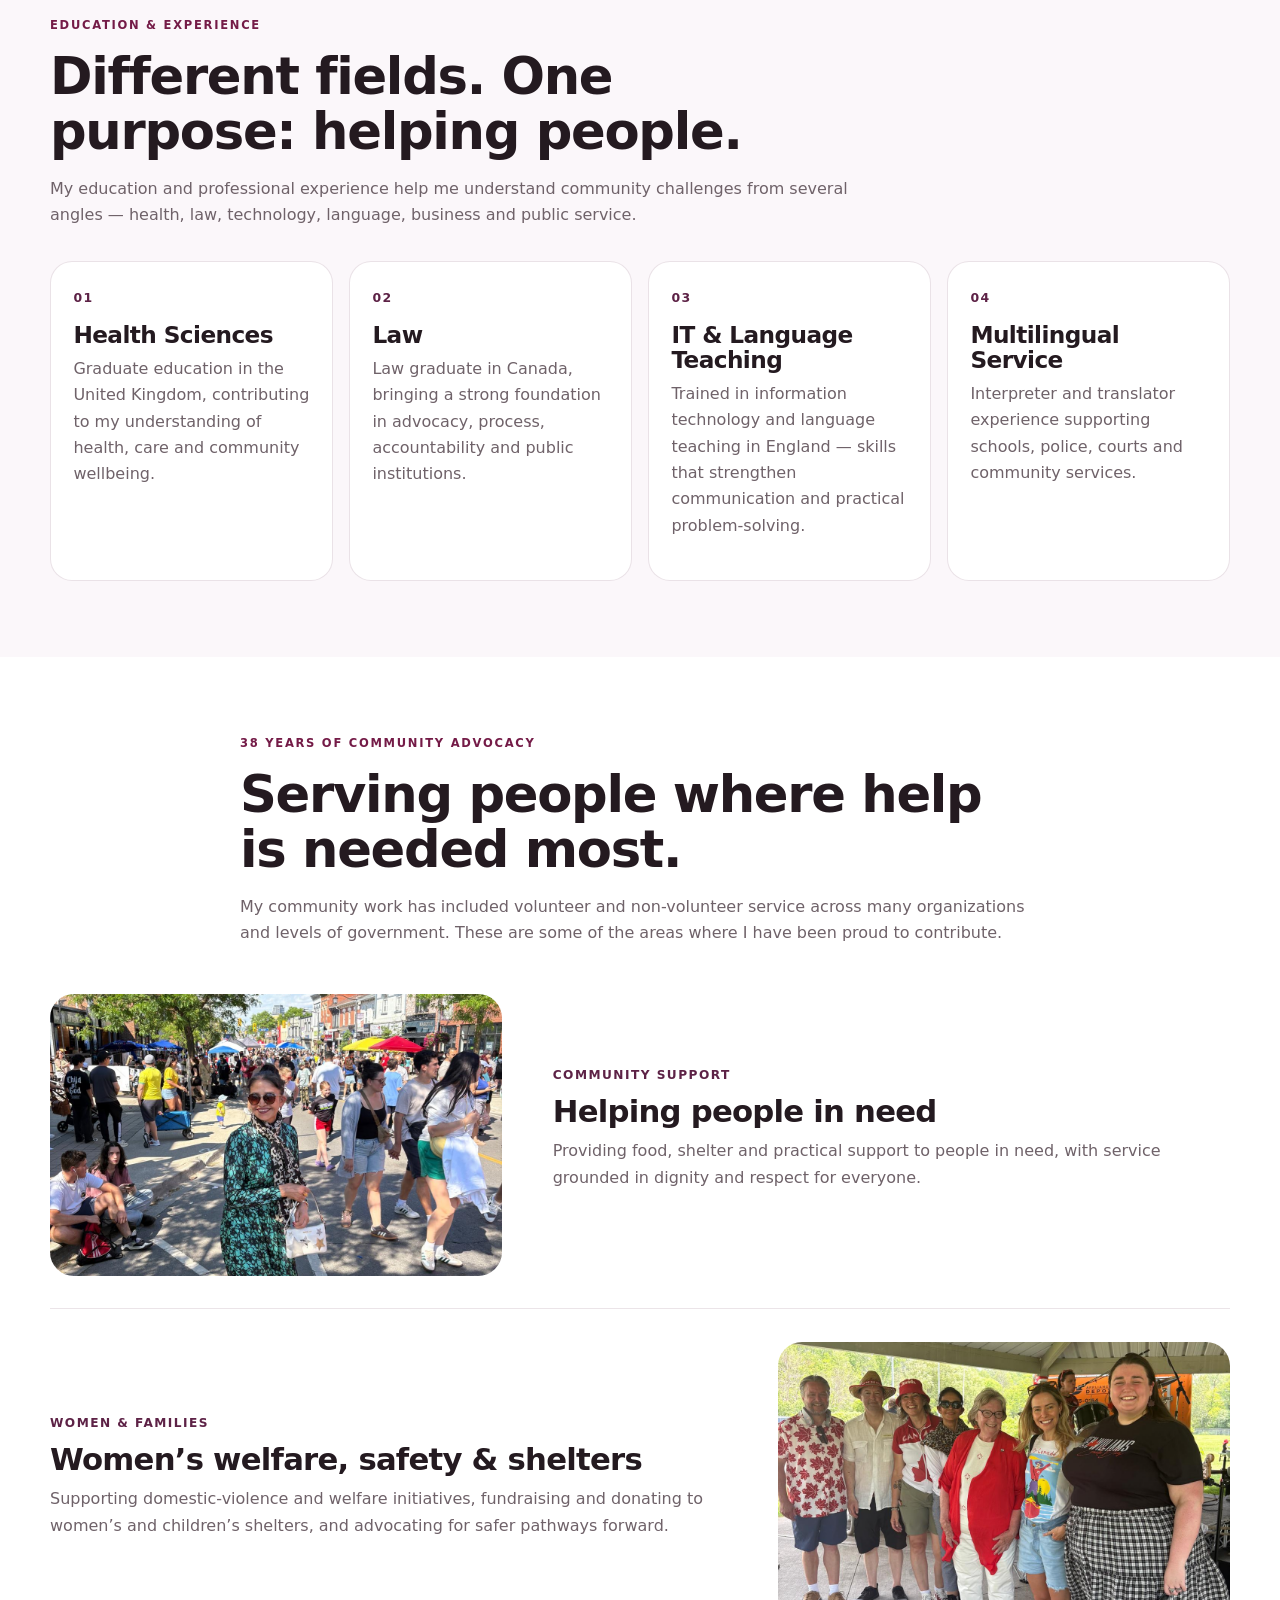
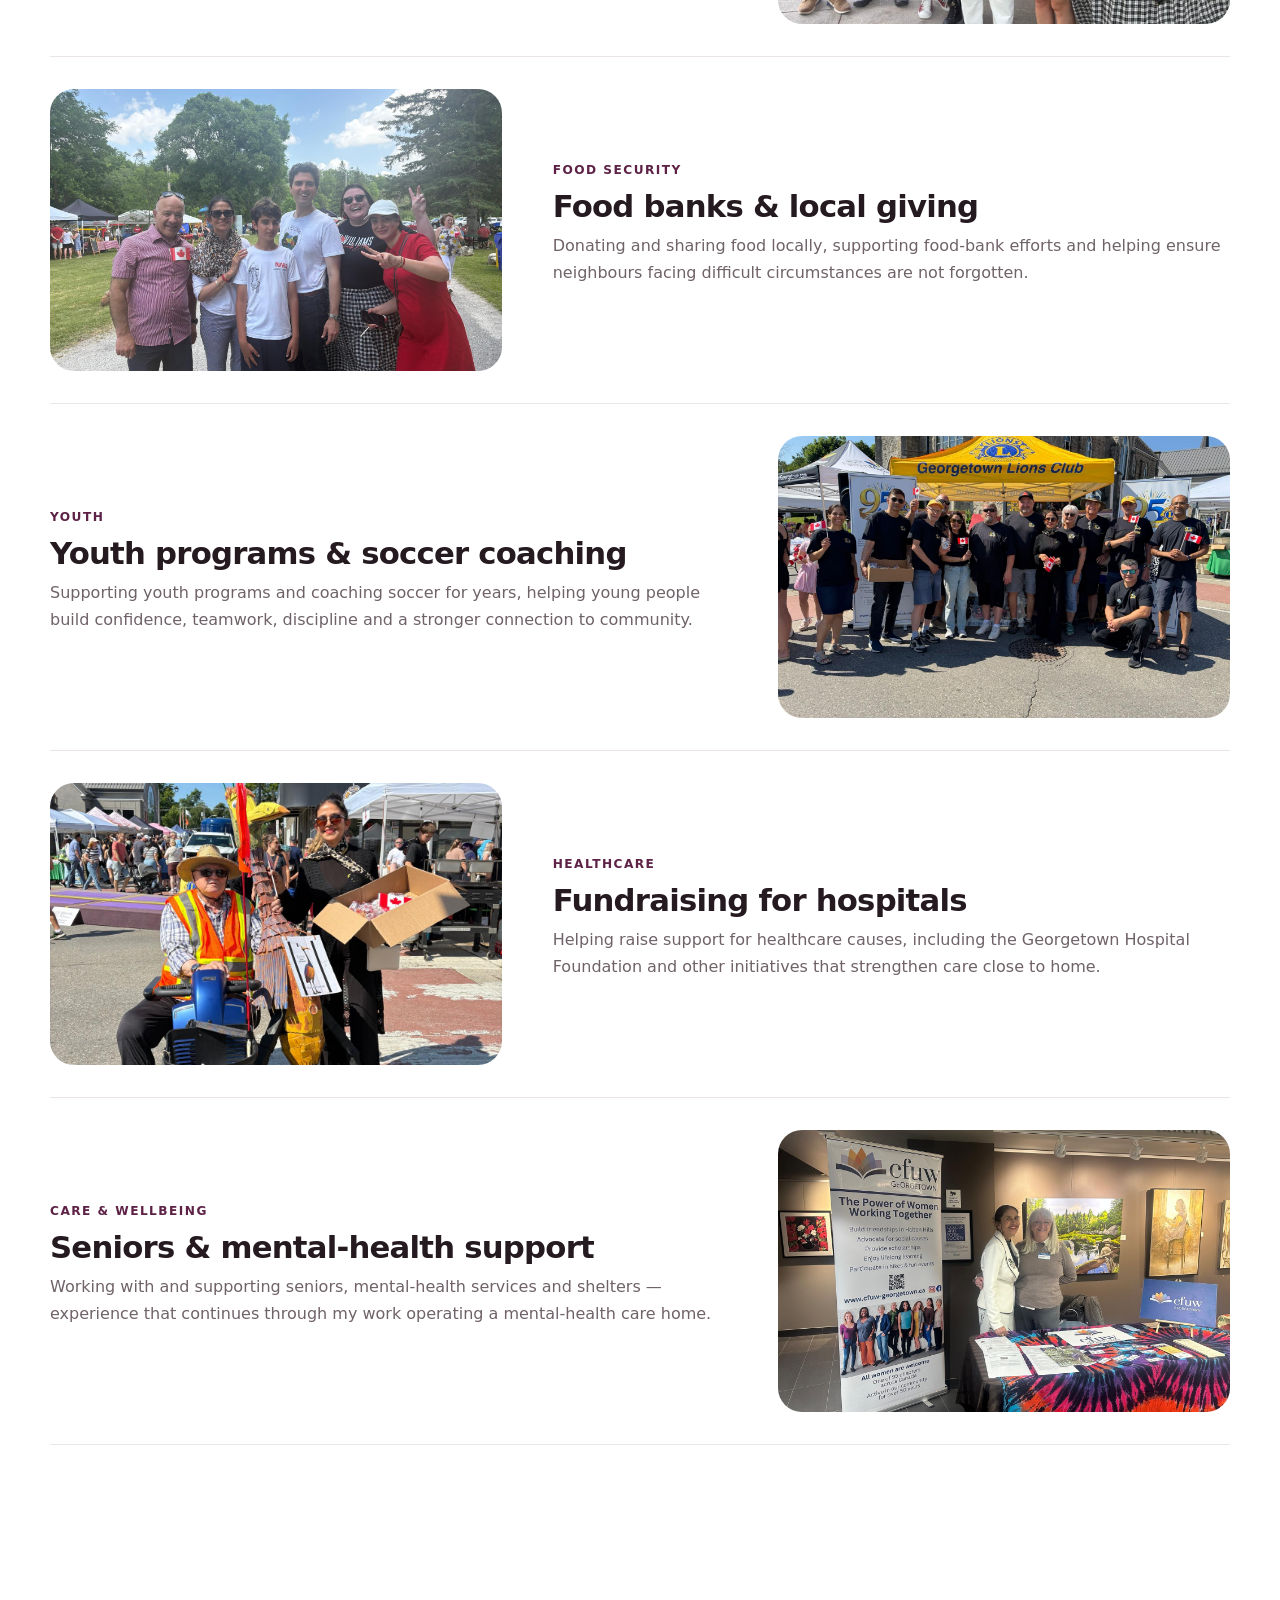
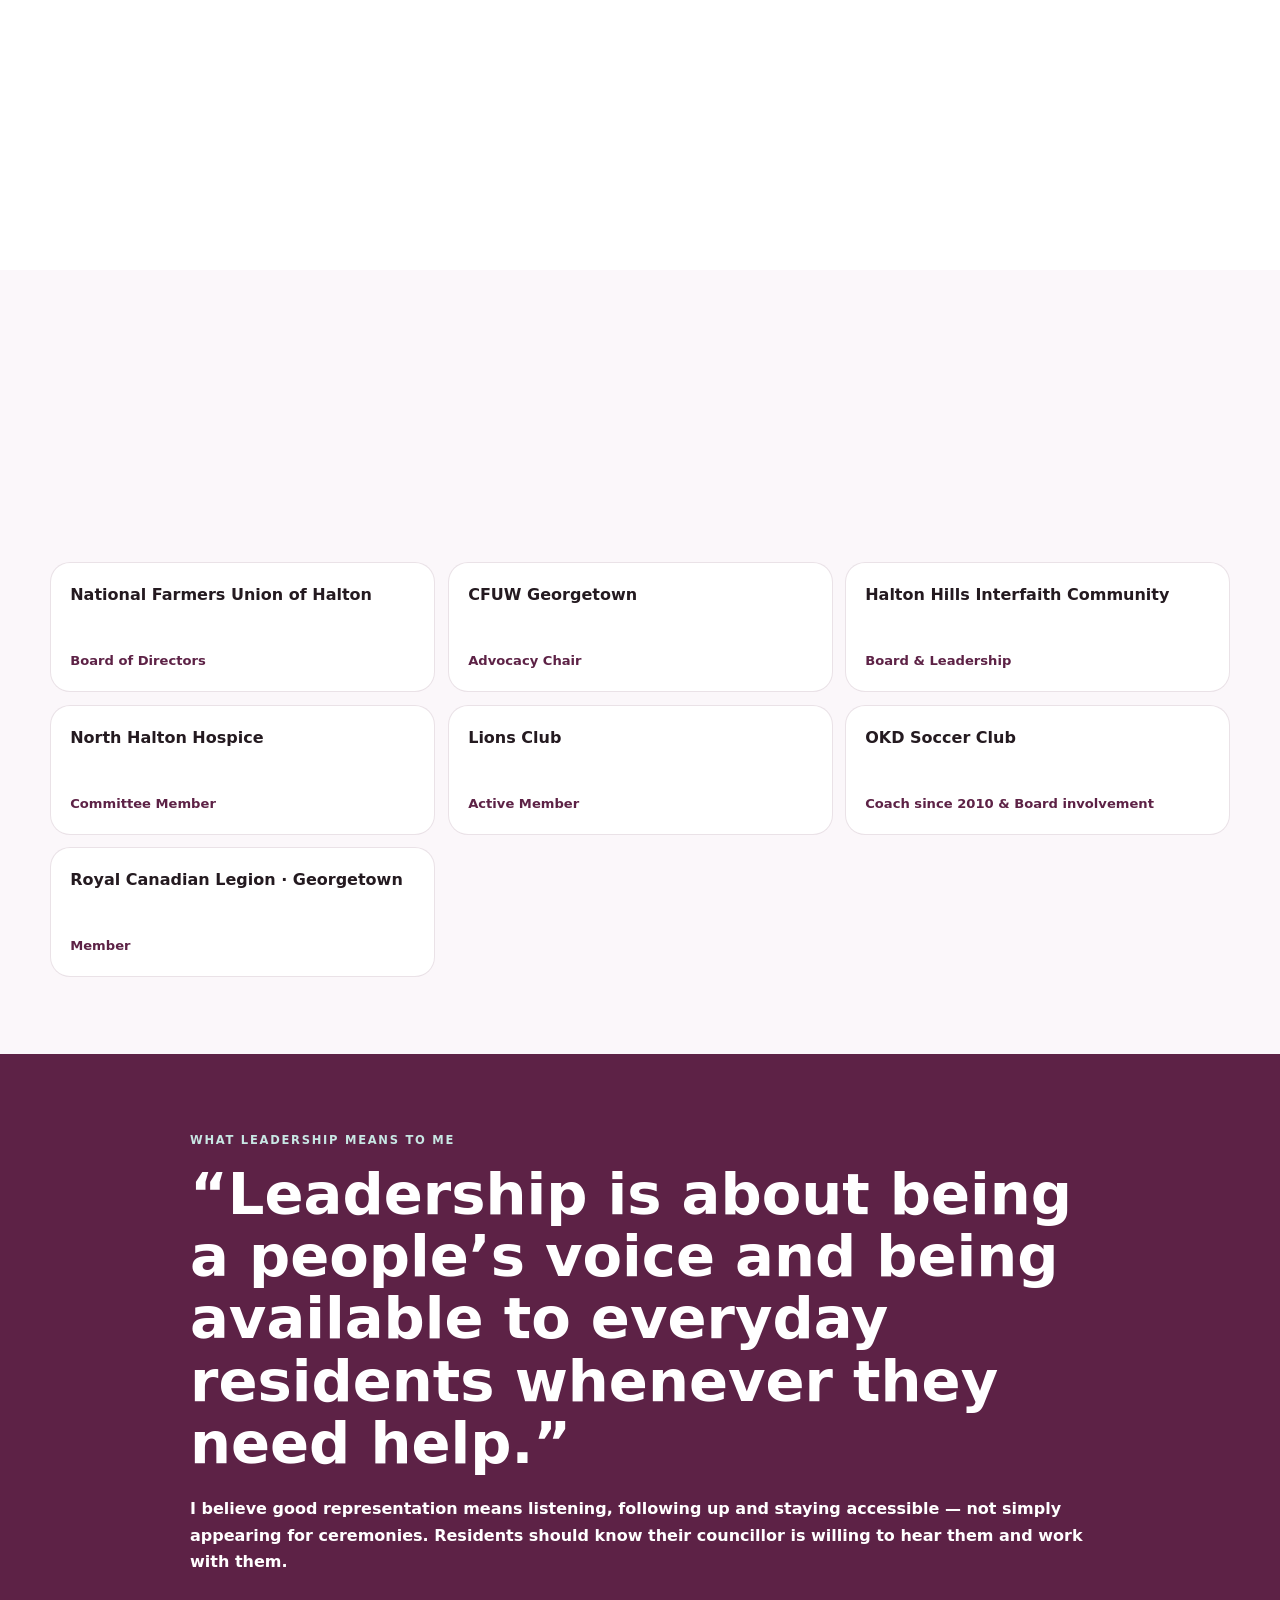
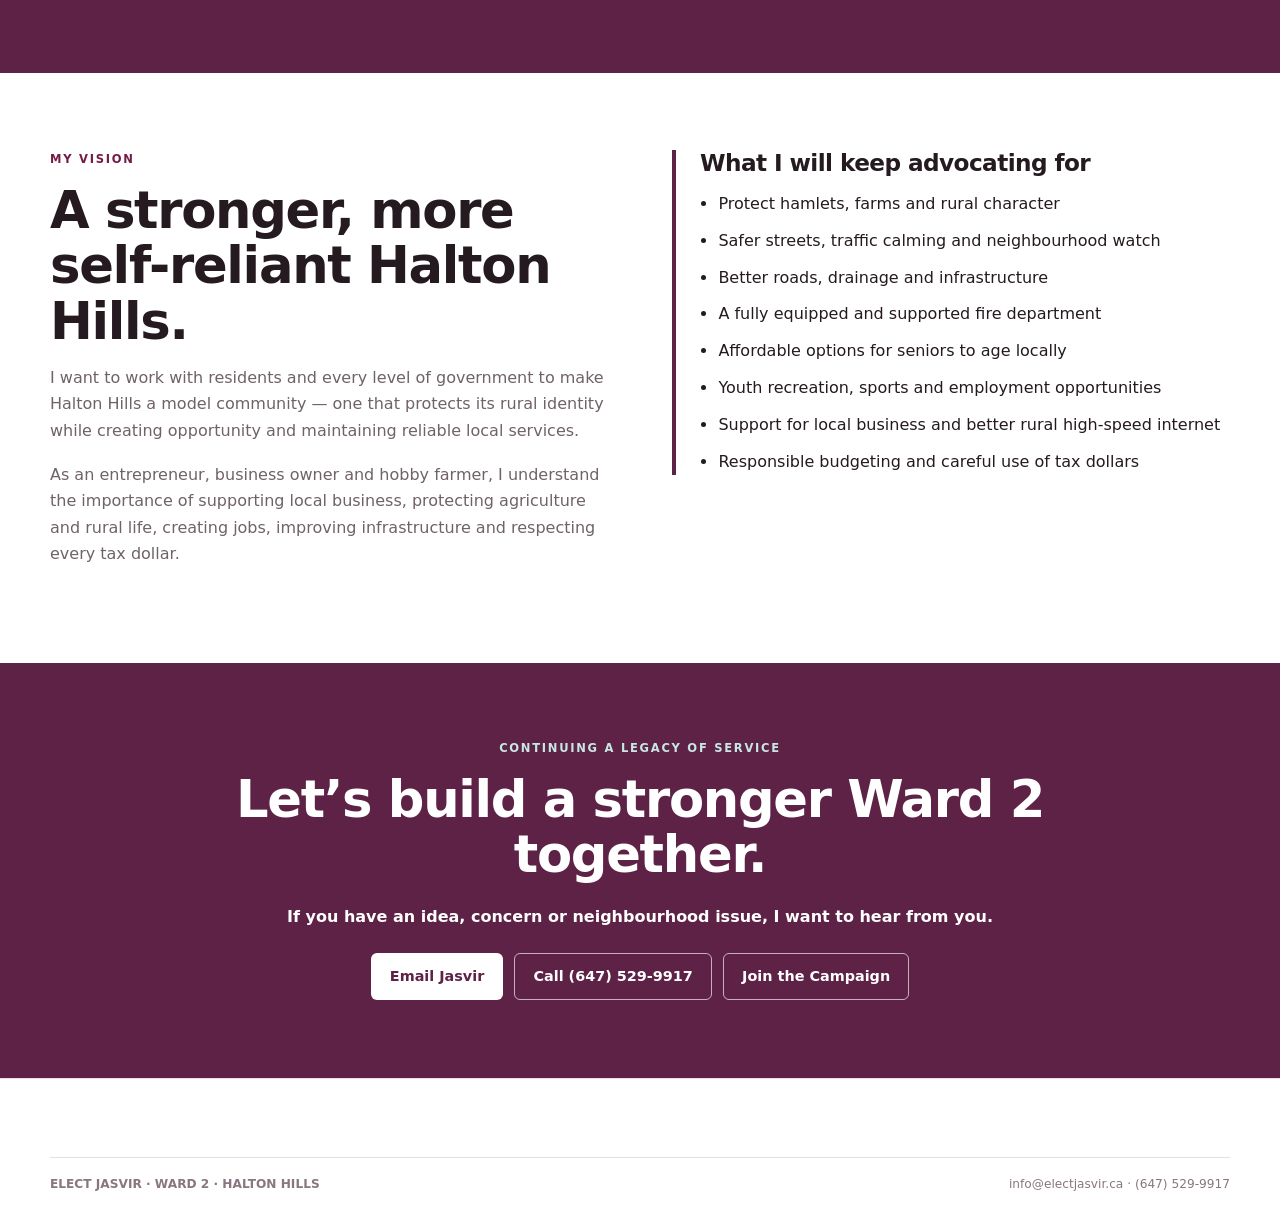
==== commit af31b2b5: "Add files via upload" ====
--- a/jasvir-journey.html
+++ b/jasvir-journey.html
@@ -24,6 +24,7 @@
         <a class="active" href="jasvir-journey.html">Jasvir’s Journey</a>
         <a href="index.html#priorities">Priorities</a>
         <a href="index.html#ward-map">Ward 2</a>
+        <a href="voting.html">Vote 2026</a>
         <a href="index.html#volunteer">Volunteer</a>
         <a href="index.html#connect">Contact</a>
         <a class="nav-cta" href="tel:+16475299917">Call Jasvir</a>
